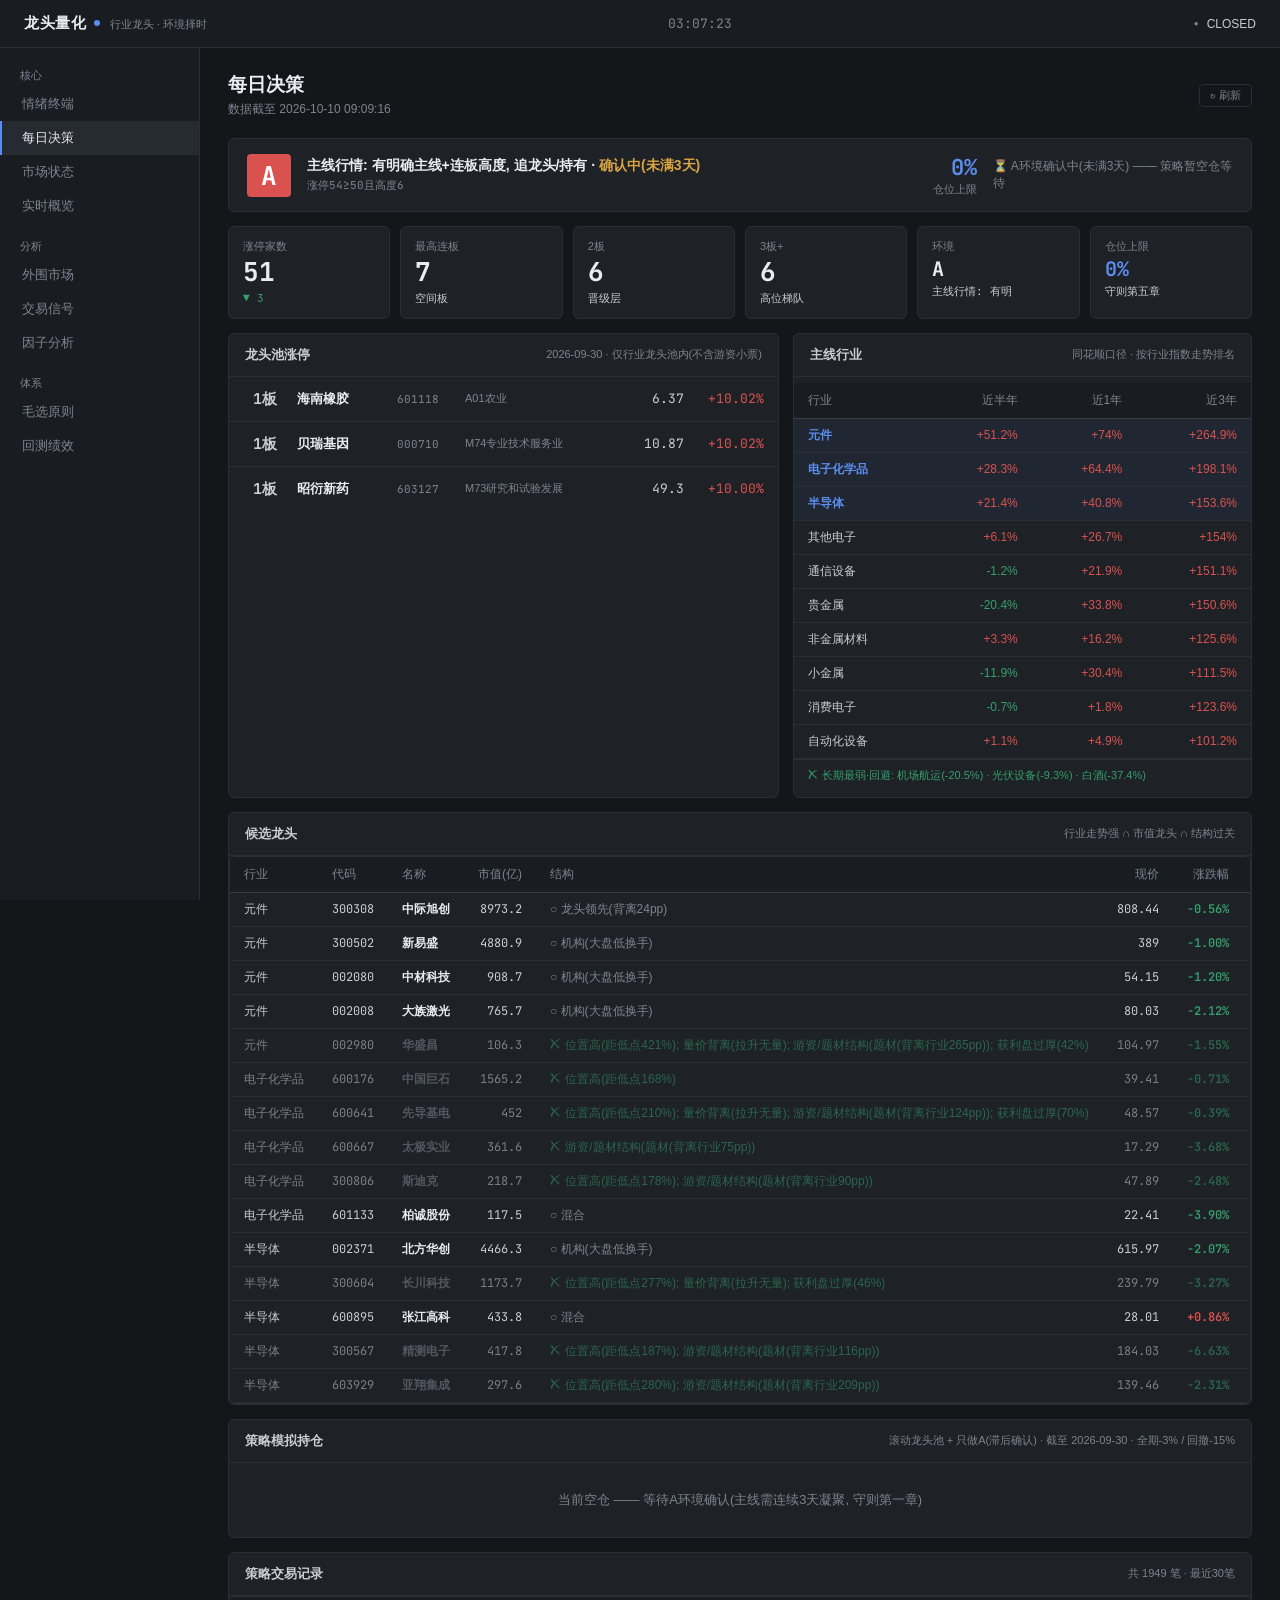
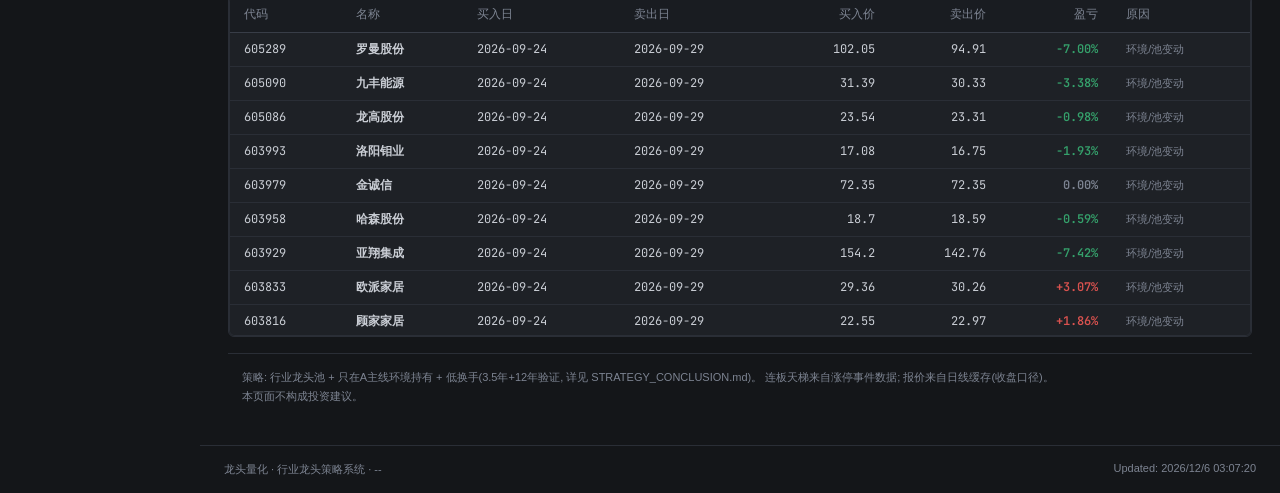
==== web/daily.html @ c92ff457 "结构判定上web页 + 修复数据新鲜度错位(环境误判WARMUP) 1) web同步: daily.html 候选龙头表加"结构"列(○可关注/✗否决+理由),    否决行暗淡(0.55); gen" ====
<!DOCTYPE html>
<html lang="zh-CN">
<head>
<meta charset="UTF-8">
<meta name="viewport" content="width=device-width, initial-scale=1.0">
<title>每日决策 · 龙头量化</title>
<link rel="preconnect" href="https://fonts.googleapis.com">
<link href="https://fonts.googleapis.com/css2?family=JetBrains+Mono:wght@400;500;700&family=Noto+Sans+SC:wght@400;500;700&display=swap" rel="stylesheet">
<link rel="stylesheet" href="css/shared.css">
<style>
  /* === 交易终端风格 === */
  .env-strip {
    display: flex; align-items: center; gap: 16px;
    padding: 14px 18px; margin-bottom: 14px;
    background: var(--bg-card); border: 1px solid var(--border); border-radius: 6px;
  }
  .env-strip .env-tag {
    font-size: 26px; font-weight: 700; font-family: var(--font-mono);
    padding: 4px 14px; border-radius: 4px;
  }
  .env-strip.A .env-tag { color: #fff; background: var(--up); }
  .env-strip.B .env-tag { color: #fff; background: var(--yellow); }
  .env-strip.C .env-tag { color: #fff; background: var(--blue); }
  .env-strip.D .env-tag { color: #fff; background: var(--down); }
  .env-strip .env-info { flex: 1; }
  .env-strip .env-desc { font-size: 14px; font-weight: 600; color: var(--text-bright); }
  .env-strip .env-why { font-size: 11px; color: var(--text-dim); margin-top: 3px; font-family: var(--font-mono); }
  .env-strip .env-action { text-align: right; }
  .env-strip .env-exp { font-size: 22px; font-weight: 700; font-family: var(--font-mono); color: var(--accent); }
  .env-strip .env-exp-label { font-size: 11px; color: var(--text-dim); }

  /* 大屏数字 */
  .stat-strip {
    display: grid; grid-template-columns: repeat(6, 1fr); gap: 10px;
    margin-bottom: 14px;
  }
  .stat-box {
    background: var(--bg-card); border: 1px solid var(--border); border-radius: 6px;
    padding: 12px 14px;
  }
  .stat-box .s-label { font-size: 11px; color: var(--text-dim); margin-bottom: 4px; }
  .stat-box .s-value {
    font-family: var(--font-mono); font-variant-numeric: tabular-nums;
    font-size: 26px; font-weight: 700; color: var(--text-bright); line-height: 1.1;
  }
  .stat-box .s-delta { font-size: 11px; margin-top: 4px; font-family: var(--font-mono); }
  .delta-up { color: var(--up); }
  .delta-down { color: var(--down); }
  .delta-flat { color: var(--text-dim); }

  /* 主栏布局 */
  .trade-grid {
    display: grid; grid-template-columns: 1.2fr 1fr; gap: 14px;
  }

  /* 连板天梯 */
  .ladder-row { display: flex; align-items: center; gap: 10px; padding: 7px 14px; border-bottom: 1px solid var(--border); }
  .ladder-row:last-child { border-bottom: none; }
  .ladder-row:hover { background: var(--bg-hover); }
  .lb-num {
    font-family: var(--font-mono); font-weight: 700; font-size: 15px;
    width: 44px; height: 30px; display: inline-flex; align-items: center; justify-content: center;
    border-radius: 4px; flex-shrink: 0;
  }
  .lb-7 { background: var(--up); color: #fff; }
  .lb-6 { background: var(--up); color: #fff; }
  .lb-5 { background: rgba(217,82,79,0.75); color: #fff; }
  .lb-4 { background: rgba(217,82,79,0.55); color: #fff; }
  .lb-3 { background: rgba(217,82,79,0.35); color: var(--up); }
  .lb-2 { background: rgba(217,82,79,0.15); color: var(--up); }
  .ladder-name { font-weight: 600; color: var(--text-bright); width: 90px; }
  .ladder-code { font-family: var(--font-mono); color: var(--text-dim); font-size: 11px; width: 58px; }
  .ladder-ind { font-size: 11px; color: var(--text-dim); flex: 1; overflow: hidden; text-overflow: ellipsis; white-space: nowrap; }
  .ladder-close, .ladder-chg {
    font-family: var(--font-mono); font-variant-numeric: tabular-nums;
    text-align: right; width: 70px;
  }
  .ladder-close { color: var(--text); }

  /* 热度条 */
  .heat-row { padding: 8px 14px; border-bottom: 1px solid var(--border); }
  .heat-row:last-child { border-bottom: none; }
  .heat-top { display: flex; justify-content: space-between; align-items: baseline; margin-bottom: 5px; }
  .heat-name { font-size: 12px; color: var(--text); }
  .heat-num { font-family: var(--font-mono); font-size: 12px; color: var(--accent); font-weight: 600; }
  .heat-bar-bg { height: 5px; background: var(--bg-hover); border-radius: 3px; overflow: hidden; }
  .heat-bar { height: 100%; background: var(--accent); border-radius: 3px; }

  /* 报价表 */
  .quote-chg { font-family: var(--font-mono); font-variant-numeric: tabular-nums; font-weight: 600; }
  .q-up { color: var(--up); }
  .q-down { color: var(--down); }
</style>
</head>
<body>

<main id="main">
  <div class="page-header">
    <div>
      <div class="page-title">每日决策</div>
      <div class="page-subtitle" id="snap">加载中...</div>
    </div>
    <button class="range-btn" onclick="location.reload()">↻ 刷新</button>
  </div>

  <div id="daily-container"><div class="loading">加载中</div></div>
</main>

<script src="js/shared.js"></script>
<script>
renderLayout('daily');

const chgHtml = (v) => {
  if (v === null || v === undefined) return '--';
  const cls = v > 0 ? 'q-up' : v < 0 ? 'q-down' : 'delta-flat';
  return `<span class="${cls}">${v > 0 ? '+' : ''}${v.toFixed(2)}%</span>`;
};
const deltaHtml = (a, b) => {
  if (a === null || a === undefined || b === null || b === undefined) return '';
  const d = a - b;
  if (d === 0) return `<span class="delta-flat">持平</span>`;
  return `<span class="${d > 0 ? 'delta-up' : 'delta-down'}">${d > 0 ? '▲' : '▼'} ${Math.abs(d)}</span>`;
};

(async () => {
  const d = await DataLoader.load('daily');
  if (!d) { showError('决策数据加载失败，请先运行: python main.py gen-webdata'); return; }
  document.getElementById('snap').textContent = `数据截至 ${d.snapshot_time}`;

  const actionMap = {
    A: '可持仓 · 做主线龙头 · 让利润奔跑',
    B: '轻仓或空仓 · 追热点易被套',
    C: '轻仓快进快出 · 严格止损',
    D: '空仓观望 · 保存实力',
  };

  // 环境条
  const st = d.stats || {};
  let html = `
    <div class="env-strip ${d.env}">
      <div class="env-tag">${d.env}</div>
      <div class="env-info">
        <div class="env-desc">${d.env_desc}${d.env === 'A' && d.confirmed === false ? ' · <span style="color:var(--yellow)">确认中(未满3天)</span>' : ''}</div>
        <div class="env-why">${d.why || ''}</div>
      </div>
      <div class="env-action">
        <div class="env-exp">${d.exposure_pct}%</div>
        <div class="env-exp-label">仓位上限</div>
      </div>
      <div style="font-size:12px;color:var(--text-dim);max-width:240px">${d.action || actionMap[d.env] || ''}</div>
    </div>
  `;

  // 涨停大屏
  if (st.date) {
    html += `
    <div class="stat-strip">
      <div class="stat-box"><div class="s-label">涨停家数</div>
        <div class="s-value">${st.zt_today}</div>
        <div class="s-delta">${deltaHtml(st.zt_today, st.zt_prev)}</div></div>
      <div class="stat-box"><div class="s-label">最高连板</div>
        <div class="s-value">${st.max_lb}</div>
        <div class="s-delta">空间板</div></div>
      <div class="stat-box"><div class="s-label">2板</div>
        <div class="s-value">${st.lb2_today}</div>
        <div class="s-delta">晋级层</div></div>
      <div class="stat-box"><div class="s-label">3板+</div>
        <div class="s-value">${st.lb3p_today}</div>
        <div class="s-delta">高位梯队</div></div>
      <div class="stat-box"><div class="s-label">环境</div>
        <div class="s-value" style="font-size:20px">${d.env}</div>
        <div class="s-delta">${d.env_desc.slice(0, 8)}</div></div>
      <div class="stat-box"><div class="s-label">仓位上限</div>
        <div class="s-value" style="font-size:20px;color:var(--accent)">${d.exposure_pct}%</div>
        <div class="s-delta">守则第五章</div></div>
    </div>`;
  }

  // 两栏: 天梯 + 热度
  html += `<div class="trade-grid">`;

  // 连板天梯
  html += `<div class="chart-card">
    <div class="card-header"><h3>龙头池涨停</h3>
      <span class="card-hint">${d.ladder_date || ''} · 仅行业龙头池内(不含游资小票)</span></div>
    <div style="max-height:420px;overflow-y:auto">`;
  if ((d.ladder || []).length) {
    d.ladder.forEach(l => {
      html += `<div class="ladder-row">
        <span class="lb-num lb-${Math.min(l.lianban, 7)}">${l.lianban}板</span>
        <span class="ladder-name">${l.name}</span>
        <span class="ladder-code">${l.code}</span>
        <span class="ladder-ind">${l.industry}</span>
        <span class="ladder-close">${l.close ?? '--'}</span>
        <span class="ladder-chg">${chgHtml(l.chg_pct)}</span>
      </div>`;
    });
  } else {
    html += `<div class="loading">今日龙头池内无涨停</div>`;
  }
  html += `</div></div>`;

  // 主线行业(同花顺口径, 按行业指数长期走势) —— 取代涨停热度
  html += `<div class="chart-card">
    <div class="card-header"><h3>主线行业</h3>
      <span class="card-hint">同花顺口径 · 按行业指数走势排名</span></div>
    <div style="padding:6px 0">
      <table style="width:100%"><thead><tr><th>行业</th>
        <th style="text-align:right">近半年</th><th style="text-align:right">近1年</th>
        <th style="text-align:right">近3年</th></tr></thead><tbody>`;
  const ir = (d.industry_rank || []).slice(0, 10);
  const fmtP = (v) => v === null || v === undefined ? '--'
    : `<span class="${v >= 0 ? 'q-up' : 'q-down'}">${v > 0 ? '+' : ''}${v}%</span>`;
  ir.forEach(r => {
    const hot = d.industries && d.industries.includes(r['行业']);
    html += `<tr${hot ? ' style="background:rgba(91,141,239,0.06)"' : ''}>
      <td style="font-weight:${hot ? 600 : 400};color:${hot ? 'var(--accent)' : 'var(--text)'}">${r['行业']}</td>
      <td style="text-align:right">${fmtP(r['近半年%'])}</td>
      <td style="text-align:right">${fmtP(r['近1年%'])}</td>
      <td style="text-align:right">${fmtP(r['近3年%'])}</td></tr>`;
  });
  html += `</tbody></table>`;
  const wk = d.industry_weakest || [];
  if (wk.length) {
    const weakest = wk.map(r => `${r['行业']}(${r['近1年%']}%)`).join(' · ');
    html += `<div style="padding:8px 14px;font-size:11px;color:var(--down);border-top:1px solid var(--border)">
      ✗ 长期最弱·回避: ${weakest}</div>`;
  }
  html += `</div></div></div>`;

  // 候选龙头报价(含结构关: 力量/位置/博弈/节奏)
  html += `<div class="chart-card span-2" style="margin-top:14px">
    <div class="card-header"><h3>候选龙头</h3>
      <span class="card-hint">行业走势强 ∩ 市值龙头 ∩ 结构过关</span></div>
    <div class="table-wrap" style="max-height:none">
    <table><thead><tr><th>行业</th><th>代码</th><th>名称</th><th style="text-align:right">市值(亿)</th>
      <th>结构</th><th style="text-align:right">现价</th><th style="text-align:right">涨跌幅</th>
      <th style="text-align:right">5日</th></tr></thead><tbody>`;
  (d.leaders || []).forEach(l => {
    const veto = l.veto;
    html += `<tr${veto ? ' style="opacity:0.55"' : ''}>
      <td>${l.industry}</td>
      <td style="font-family:var(--font-mono)">${l.code}</td>
      <td style="font-weight:600;color:${veto ? 'var(--text-dim)' : 'var(--text-bright)'}">${l.name}</td>
      <td style="text-align:right;font-family:var(--font-mono)">${l.mktcap_yi ?? '--'}</td>
      <td>${veto
        ? `<span class="q-down" title="${l.veto_reason || ''}">✗ ${l.veto_reason || '否决'}</span>`
        : `<span class="delta-flat">○ ${l.structure || '—'}</span>`}</td>
      <td style="text-align:right;font-family:var(--font-mono)">${l.close ?? '--'}</td>
      <td style="text-align:right" class="quote-chg">${chgHtml(l.chg_pct)}</td>
      <td style="text-align:right" class="quote-chg">${chgHtml(l.chg5_pct)}</td>
    </tr>`;
  });
  html += `</tbody></table></div></div>`;

  // 策略模拟持仓 + 交易记录
  const pf = d.portfolio;
  if (pf) {
    html += `<div class="chart-card span-2" style="margin-top:14px">
      <div class="card-header"><h3>策略模拟持仓</h3>
        <span class="card-hint">滚动龙头池 + 只做A(滞后确认) · 截至 ${pf.as_of} · 全期${pf.total_ret_pct > 0 ? '+' : ''}${pf.total_ret_pct}% / 回撤${pf.max_dd_pct}%</span></div>`;
    if (pf.n_holdings === 0) {
      html += `<div style="padding:28px;text-align:center;color:var(--text-dim);font-size:13px">
        当前空仓 —— 等待A环境确认(主线需连续3天凝聚, 守则第一章)</div>`;
    } else {
      html += `<div class="table-wrap" style="max-height:340px">
      <table><thead><tr><th>代码</th><th>名称</th><th>行业</th><th>买入日</th>
        <th style="text-align:right">买入价</th><th style="text-align:right">现价</th>
        <th style="text-align:right">浮盈</th><th style="text-align:right">权重</th></tr></thead><tbody>`;
      pf.holdings.forEach(h => {
        html += `<tr>
          <td style="font-family:var(--font-mono)">${h.code}</td>
          <td style="font-weight:600;color:var(--text-bright)">${h.name}</td>
          <td>${(h.industry||'').slice(0,14)}</td>
          <td style="font-family:var(--font-mono)">${h.entry_date}</td>
          <td style="text-align:right;font-family:var(--font-mono)">${h.entry_px}</td>
          <td style="text-align:right;font-family:var(--font-mono)">${h.last_px}</td>
          <td style="text-align:right" class="quote-chg">${chgHtml(h.pnl_pct)}</td>
          <td style="text-align:right;font-family:var(--font-mono)">${h.weight_pct}%</td>
        </tr>`;
      });
      html += `</tbody></table></div>`;
    }
    html += `</div>`;

    html += `<div class="chart-card span-2" style="margin-top:14px">
      <div class="card-header"><h3>策略交易记录</h3>
        <span class="card-hint">共 ${pf.n_trades} 笔 · 最近${Math.min(30, pf.trades.length)}笔</span></div>
      <div class="table-wrap" style="max-height:340px">
      <table><thead><tr><th>代码</th><th>名称</th><th>买入日</th><th>卖出日</th>
        <th style="text-align:right">买入价</th><th style="text-align:right">卖出价</th>
        <th style="text-align:right">盈亏</th><th>原因</th></tr></thead><tbody>`;
      (pf.trades || []).forEach(t => {
        html += `<tr>
          <td style="font-family:var(--font-mono)">${t.code}</td>
          <td style="font-weight:600">${t.name}</td>
          <td style="font-family:var(--font-mono)">${t.entry_date}</td>
          <td style="font-family:var(--font-mono)">${t.exit_date}</td>
          <td style="text-align:right;font-family:var(--font-mono)">${t.entry_px}</td>
          <td style="text-align:right;font-family:var(--font-mono)">${t.exit_px}</td>
          <td style="text-align:right" class="quote-chg">${chgHtml(t.pnl_pct)}</td>
          <td style="font-size:11px;color:var(--text-dim)">${t.reason}</td>
        </tr>`;
      });
      html += `</tbody></table></div></div>`;
  }

  html += `<div style="margin-top:16px;padding:14px;font-size:11px;color:var(--text-dim);line-height:1.8;border-top:1px solid var(--border)">
    策略: 行业龙头池 + 只在A主线环境持有 + 低换手(3.5年+12年验证, 详见 STRATEGY_CONCLUSION.md)。
    连板天梯来自涨停事件数据; 报价来自日线缓存(收盘口径)。
    <br>本页面不构成投资建议。</div>`;

  document.getElementById('daily-container').innerHTML = html;
})();
</script>
</body>
</html>
---- web/css/shared.css ----
/* ============================================
   龙头量化 · 界面框架
   设计原则: 克制、专业、信息优先
   约定: A股红涨绿跌 (up=红, down=绿)
   ============================================ */

:root {
  --bg-deep: #141619;
  --bg-base: #191c21;
  --bg-card: #1e2126;
  --bg-hover: #262a31;
  --border: #2a2e36;
  --border-light: #383d47;
  --text: #c9cdd4;
  --text-dim: #7d8492;
  --text-bright: #e9ecf1;
  --accent: #5b8def;
  --accent-dim: #3d63ad;
  /* A股约定: 红涨绿跌 */
  --up: #d9524f;
  --down: #35a06b;
  /* 兼容旧类名(good/profit→红, alert/loss→绿) */
  --green: #35a06b;
  --red: #d9524f;
  --yellow: #d9a441;
  --blue: #5b8def;
  --purple: #a48ad4;
  --orange: #d98a3d;
  --font-sans: -apple-system, 'PingFang SC', 'Microsoft YaHei', 'Segoe UI', sans-serif;
  --font-mono: 'SF Mono', 'Cascadia Mono', Consolas, 'JetBrains Mono', monospace;
  --sidebar-w: 200px;
}

* { margin: 0; padding: 0; box-sizing: border-box; }

html, body {
  background: var(--bg-deep);
  color: var(--text);
  font-family: var(--font-sans);
  font-size: 13px;
  overflow-x: hidden;
}

/* === 顶部栏 === */
#topbar {
  position: sticky; top: 0; z-index: 100;
  display: flex; align-items: center; justify-content: space-between;
  padding: 0 24px; height: 48px;
  background: var(--bg-base);
  border-bottom: 1px solid var(--border);
}

.topbar-left { display: flex; align-items: baseline; gap: 10px; }
.logo {
  font-weight: 600; font-size: 15px;
  color: var(--text-bright);
  letter-spacing: 0.5px;
}
.logo::after {
  content: '';
  display: inline-block;
  width: 6px; height: 6px;
  border-radius: 50%;
  background: var(--accent);
  margin-left: 8px;
  vertical-align: 2px;
}
.version {
  font-size: 11px; color: var(--text-dim);
}

.topbar-center .clock {
  font-family: var(--font-mono);
  font-variant-numeric: tabular-nums;
  font-size: 13px;
  color: var(--text-dim);
}

.topbar-right { display: flex; align-items: center; gap: 8px; font-size: 12px; }
.market-status { font-size: 8px; }
.market-status.open { color: var(--up); }
.market-status.closed { color: var(--text-dim); }
.market-status.loading { color: var(--yellow); animation: pulse 1s infinite; }

@keyframes pulse {
  0%, 100% { opacity: 1; }
  50% { opacity: 0.4; }
}

/* === 侧边导航 === */
#sidebar {
  position: fixed; top: 48px; left: 0; bottom: 0;
  width: var(--sidebar-w);
  background: var(--bg-base);
  border-right: 1px solid var(--border);
  z-index: 90;
  overflow-y: auto;
  padding: 10px 0;
}

.nav-section { margin-bottom: 6px; }

.nav-section-title {
  font-size: 11px;
  color: var(--text-dim);
  padding: 10px 20px 4px;
}

.nav-link {
  display: flex; align-items: center;
  padding: 8px 20px;
  color: var(--text-dim);
  text-decoration: none;
  font-size: 13px;
  transition: color 0.15s, background 0.15s;
  border-left: 2px solid transparent;
}

.nav-link:hover {
  color: var(--text-bright);
  background: var(--bg-hover);
}

.nav-link.active {
  color: var(--text-bright);
  border-left-color: var(--accent);
  background: var(--bg-hover);
}

/* === 主内容区 === */
#main {
  position: relative; z-index: 2;
  padding: 24px 28px;
  margin-left: var(--sidebar-w);
  max-width: 1600px;
}

.page-header {
  display: flex; align-items: center; justify-content: space-between;
  margin-bottom: 20px;
}

.page-title {
  font-size: 19px;
  font-weight: 600;
  color: var(--text-bright);
}

.page-subtitle {
  font-size: 12px;
  color: var(--text-dim);
  margin-top: 3px;
}

/* === KPI 卡片 === */
.kpi-row {
  display: grid;
  grid-template-columns: repeat(auto-fit, minmax(180px, 1fr));
  gap: 12px;
  margin-bottom: 20px;
}

.kpi-card {
  background: var(--bg-card);
  border: 1px solid var(--border);
  border-radius: 6px;
  padding: 14px 16px;
}

.kpi-card:hover { border-color: var(--border-light); }

.kpi-label {
  font-size: 12px;
  color: var(--text-dim);
  margin-bottom: 6px;
}

.kpi-value {
  font-family: var(--font-mono);
  font-variant-numeric: tabular-nums;
  font-size: 24px;
  font-weight: 600;
  color: var(--text-bright);
  line-height: 1.2;
}

.kpi-sub {
  font-size: 11px;
  color: var(--text-dim);
  margin-top: 5px;
}

/* 涨跌语义: 红涨绿跌 (A股约定) */
.kpi-card.alert .kpi-value { color: var(--down); }
.kpi-card.good .kpi-value { color: var(--up); }
.kpi-card.warn .kpi-value { color: var(--yellow); }

/* === 图表卡片 === */
.chart-grid {
  display: grid;
  grid-template-columns: repeat(2, 1fr);
  gap: 14px;
  margin-bottom: 20px;
}

.chart-card {
  background: var(--bg-card);
  border: 1px solid var(--border);
  border-radius: 6px;
  overflow: hidden;
}

.chart-card.span-2 { grid-column: span 2; }
.chart-card.span-3 { grid-column: span 3; }

.card-header {
  display: flex; align-items: center; justify-content: space-between;
  padding: 12px 16px;
  border-bottom: 1px solid var(--border);
}

.card-header h3 {
  font-size: 13px;
  font-weight: 600;
  color: var(--text);
}

.card-hint {
  font-size: 11px;
  color: var(--text-dim);
}

.card-actions { display: flex; gap: 4px; }

.range-btn {
  background: transparent;
  border: 1px solid var(--border);
  color: var(--text-dim);
  font-size: 11px;
  padding: 3px 10px;
  border-radius: 4px;
  cursor: pointer;
  transition: color 0.15s, border-color 0.15s;
}

.range-btn:hover { color: var(--text); border-color: var(--border-light); }
.range-btn.active { color: var(--accent); border-color: var(--accent); background: rgba(91, 141, 239, 0.08); }

.chart-body { height: 340px; padding: 4px; }

.stats-body {
  padding: 18px 20px;
  height: 340px;
  overflow-y: auto;
}

/* === 表格 === */
.table-controls {
  display: flex; gap: 8px; margin-bottom: 12px;
  align-items: center;
}

.search-input {
  flex: 1;
  background: var(--bg-card);
  border: 1px solid var(--border);
  color: var(--text);
  font-size: 13px;
  padding: 8px 14px;
  border-radius: 6px;
  outline: none;
  transition: border-color 0.2s;
}

.search-input:focus { border-color: var(--accent); }

.table-wrap {
  background: var(--bg-card);
  border: 1px solid var(--border);
  border-radius: 6px;
  overflow: auto;
  max-height: 600px;
}

table {
  width: 100%;
  border-collapse: collapse;
  font-size: 12px;
  font-variant-numeric: tabular-nums;
}

thead {
  position: sticky; top: 0;
  background: var(--bg-base);
  z-index: 1;
}

th {
  padding: 9px 14px;
  text-align: left;
  font-weight: 500;
  color: var(--text-dim);
  border-bottom: 1px solid var(--border-light);
  white-space: nowrap;
}

td {
  padding: 8px 14px;
  border-bottom: 1px solid var(--border);
  color: var(--text);
  white-space: nowrap;
}

tr:hover { background: var(--bg-hover); }

/* A股约定: 红涨绿跌 */
td.profit, .profit { color: var(--up); }
td.loss, .loss { color: var(--down); }
td.buy { color: var(--up); }
td.sell { color: var(--down); }

/* === 统计面板 === */
.stats-body .stat-row {
  display: flex; justify-content: space-between;
  padding: 10px 0;
  border-bottom: 1px solid var(--border);
}

.stats-body .stat-label { color: var(--text-dim); font-size: 12px; }
.stats-body .stat-val { color: var(--text-bright); font-size: 13px; font-weight: 500; }
/* 红涨绿跌: green类=下跌, red类=上涨 (兼容旧类名) */
.stats-body .stat-val.green { color: var(--down); }
.stats-body .stat-val.red { color: var(--up); }
.stats-body .stat-val.yellow { color: var(--yellow); }

/* === 原则卡片 === */
.principle-card {
  background: var(--bg-card);
  border: 1px solid var(--border);
  border-radius: 6px;
  padding: 20px;
  margin-bottom: 14px;
  transition: border-color 0.2s;
}

.principle-card:hover { border-color: var(--border-light); }

.principle-header {
  display: flex; align-items: center; gap: 12px;
  margin-bottom: 12px;
}

.principle-icon {
  font-family: var(--font-mono);
  font-size: 13px;
  color: var(--text-dim);
  width: 28px; height: 28px;
  border: 1px solid var(--border-light);
  border-radius: 4px;
  display: inline-flex; align-items: center; justify-content: center;
  flex-shrink: 0;
}

.principle-name {
  font-size: 15px;
  font-weight: 600;
  color: var(--text-bright);
}

.principle-desc {
  font-size: 12px;
  color: var(--text);
  margin-bottom: 12px;
  line-height: 1.7;
}

.principle-list { list-style: none; padding: 0; }

.principle-list li {
  padding: 5px 0 5px 14px;
  font-size: 12px;
  color: var(--text-dim);
  position: relative;
  line-height: 1.6;
}

.principle-list li::before {
  content: '';
  position: absolute;
  left: 0; top: 12px;
  width: 5px; height: 1px;
  background: var(--accent);
}

.principle-module {
  margin-top: 10px;
  font-size: 11px;
  color: var(--text-dim);
  padding: 4px 8px;
  background: var(--bg-base);
  border-radius: 4px;
  display: inline-block;
}

/* === Badge === */
.badge {
  display: inline-block;
  padding: 2px 8px;
  border-radius: 4px;
  font-size: 11px;
  font-weight: 500;
}

.badge.bull { background: rgba(217, 82, 79, 0.14); color: var(--up); }
.badge.bear { background: rgba(53, 160, 107, 0.14); color: var(--down); }
.badge.shock { background: rgba(217, 164, 65, 0.14); color: var(--yellow); }
.badge.neutral { background: rgba(125, 132, 146, 0.14); color: var(--text-dim); }

/* === Footer === */
#footer {
  position: relative; z-index: 2;
  display: flex; justify-content: space-between;
  padding: 16px 24px;
  margin-left: var(--sidebar-w);
  border-top: 1px solid var(--border);
  font-size: 11px;
  color: var(--text-dim);
}

/* === 响应式 === */
@media (max-width: 900px) {
  :root { --sidebar-w: 0px; }
  #sidebar { display: none; }
  #main, #footer { margin-left: 0; }
  .chart-grid { grid-template-columns: 1fr; }
  .chart-card.span-2, .chart-card.span-3 { grid-column: span 1; }
  .kpi-row { grid-template-columns: repeat(2, 1fr); }
}

/* === Plotly 主题覆盖 === */
.js-plotly-plot .plotly .modebar { display: none !important; }
.js-plotly-plot .plotly .main-svg { background: transparent !important; }

/* === Loading === */
.loading {
  text-align: center;
  padding: 60px;
  color: var(--text-dim);
  font-size: 12px;
}

.loading::after {
  content: '...';
  animation: dots 1.5s infinite;
}

@keyframes dots {
  0%, 20% { content: '.'; }
  40% { content: '..'; }
  60%, 100% { content: '...'; }
}
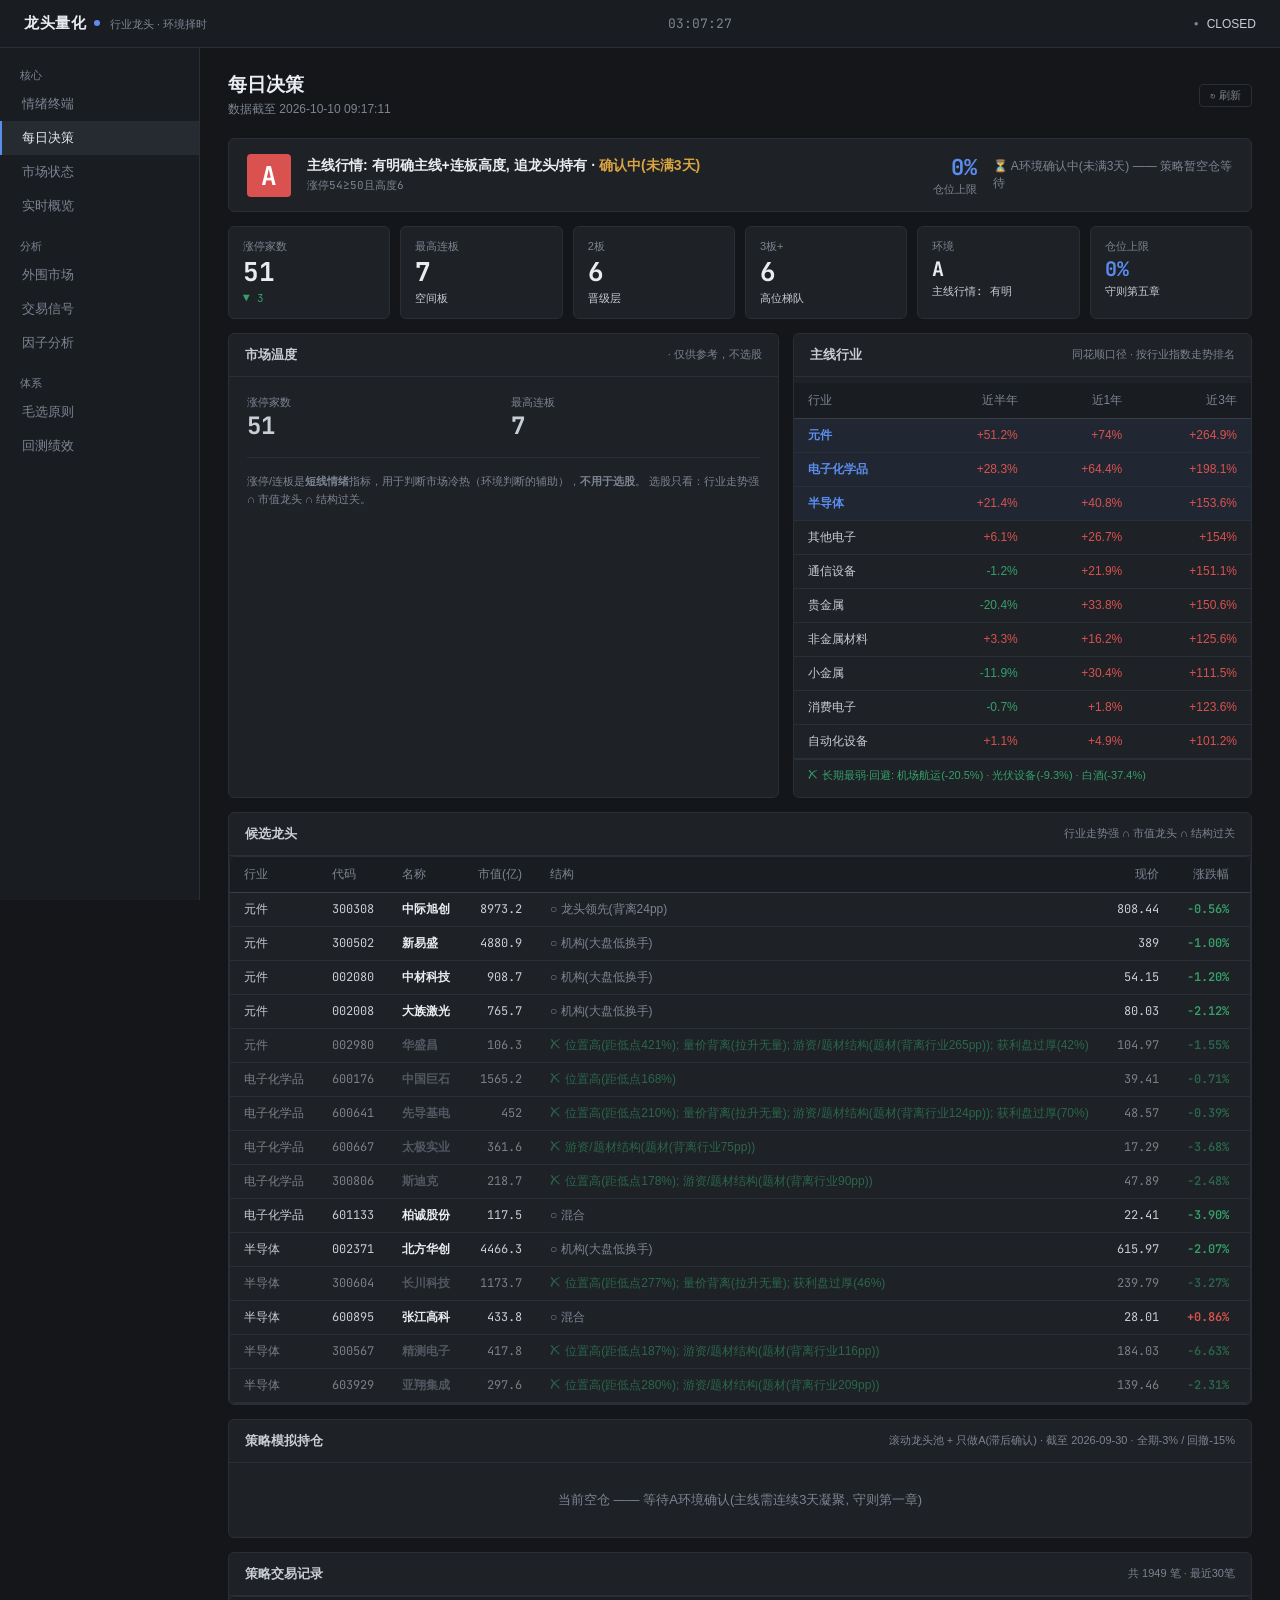
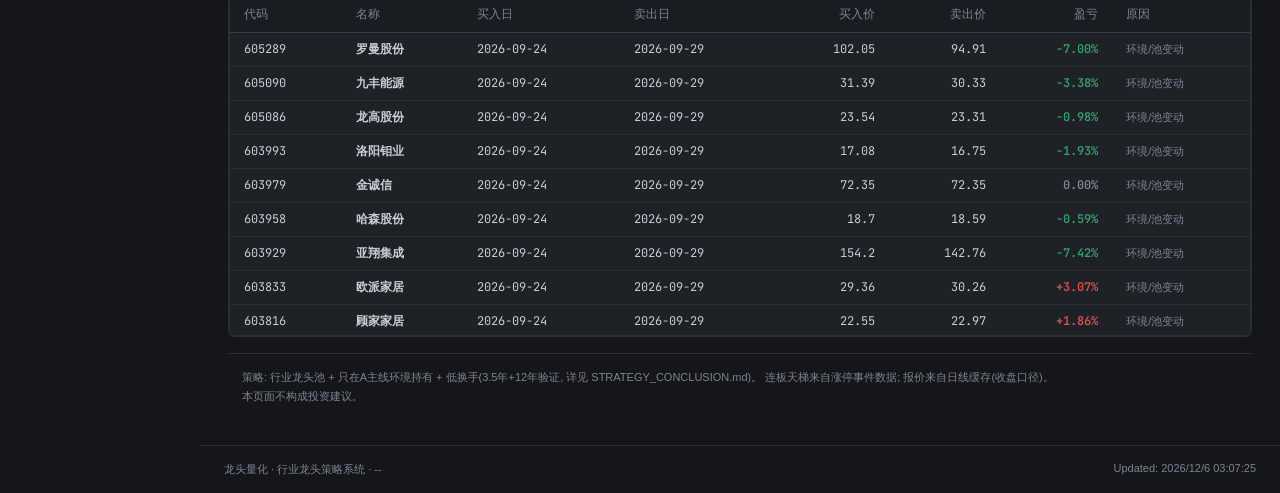
==== commit 73848f87: "彻底删除"涨停个股天梯" —— 海南橡胶不再出现 用户: "怎么还在买海南橡胶" 根因: 它出现在「龙头池涨停」面板(旧证监会龙头池A01农业 + 当日涨停)。 该面板是上次我说该删、却只改了标题没删" ====
--- a/web/daily.html
+++ b/web/daily.html
@@ -179,26 +179,23 @@
   // 两栏: 天梯 + 热度
   html += `<div class="trade-grid">`;
 
-  // 连板天梯
+  // 今日市场温度(不列个股 —— 涨停是短线信号, 与中长线定位无关)
+  const st2 = d.stats || {};
   html += `<div class="chart-card">
-    <div class="card-header"><h3>龙头池涨停</h3>
-      <span class="card-hint">${d.ladder_date || ''} · 仅行业龙头池内(不含游资小票)</span></div>
-    <div style="max-height:420px;overflow-y:auto">`;
-  if ((d.ladder || []).length) {
-    d.ladder.forEach(l => {
-      html += `<div class="ladder-row">
-        <span class="lb-num lb-${Math.min(l.lianban, 7)}">${l.lianban}板</span>
-        <span class="ladder-name">${l.name}</span>
-        <span class="ladder-code">${l.code}</span>
-        <span class="ladder-ind">${l.industry}</span>
-        <span class="ladder-close">${l.close ?? '--'}</span>
-        <span class="ladder-chg">${chgHtml(l.chg_pct)}</span>
-      </div>`;
-    });
-  } else {
-    html += `<div class="loading">今日龙头池内无涨停</div>`;
-  }
-  html += `</div></div>`;
+    <div class="card-header"><h3>市场温度</h3>
+      <span class="card-hint">${d.ladder_date || ''} · 仅供参考，不选股</span></div>
+    <div style="padding:18px">
+      <div style="display:grid;grid-template-columns:repeat(2,1fr);gap:16px">
+        <div><div class="s-label" style="font-size:11px;color:var(--text-dim)">涨停家数</div>
+          <div class="s-value" style="font-size:24px;font-weight:700;font-family:var(--font-mono)">${st2.zt_today ?? '--'}</div></div>
+        <div><div class="s-label" style="font-size:11px;color:var(--text-dim)">最高连板</div>
+          <div class="s-value" style="font-size:24px;font-weight:700;font-family:var(--font-mono)">${st2.max_lb ?? '--'}</div></div>
+      </div>
+      <div style="margin-top:16px;padding-top:14px;border-top:1px solid var(--border);font-size:11px;color:var(--text-dim);line-height:1.7">
+        涨停/连板是<b>短线情绪</b>指标，用于判断市场冷热（环境判断的辅助），<b>不用于选股</b>。
+        选股只看：行业走势强 ∩ 市值龙头 ∩ 结构过关。
+      </div>
+    </div></div>`;
 
   // 主线行业(同花顺口径, 按行业指数长期走势) —— 取代涨停热度
   html += `<div class="chart-card">
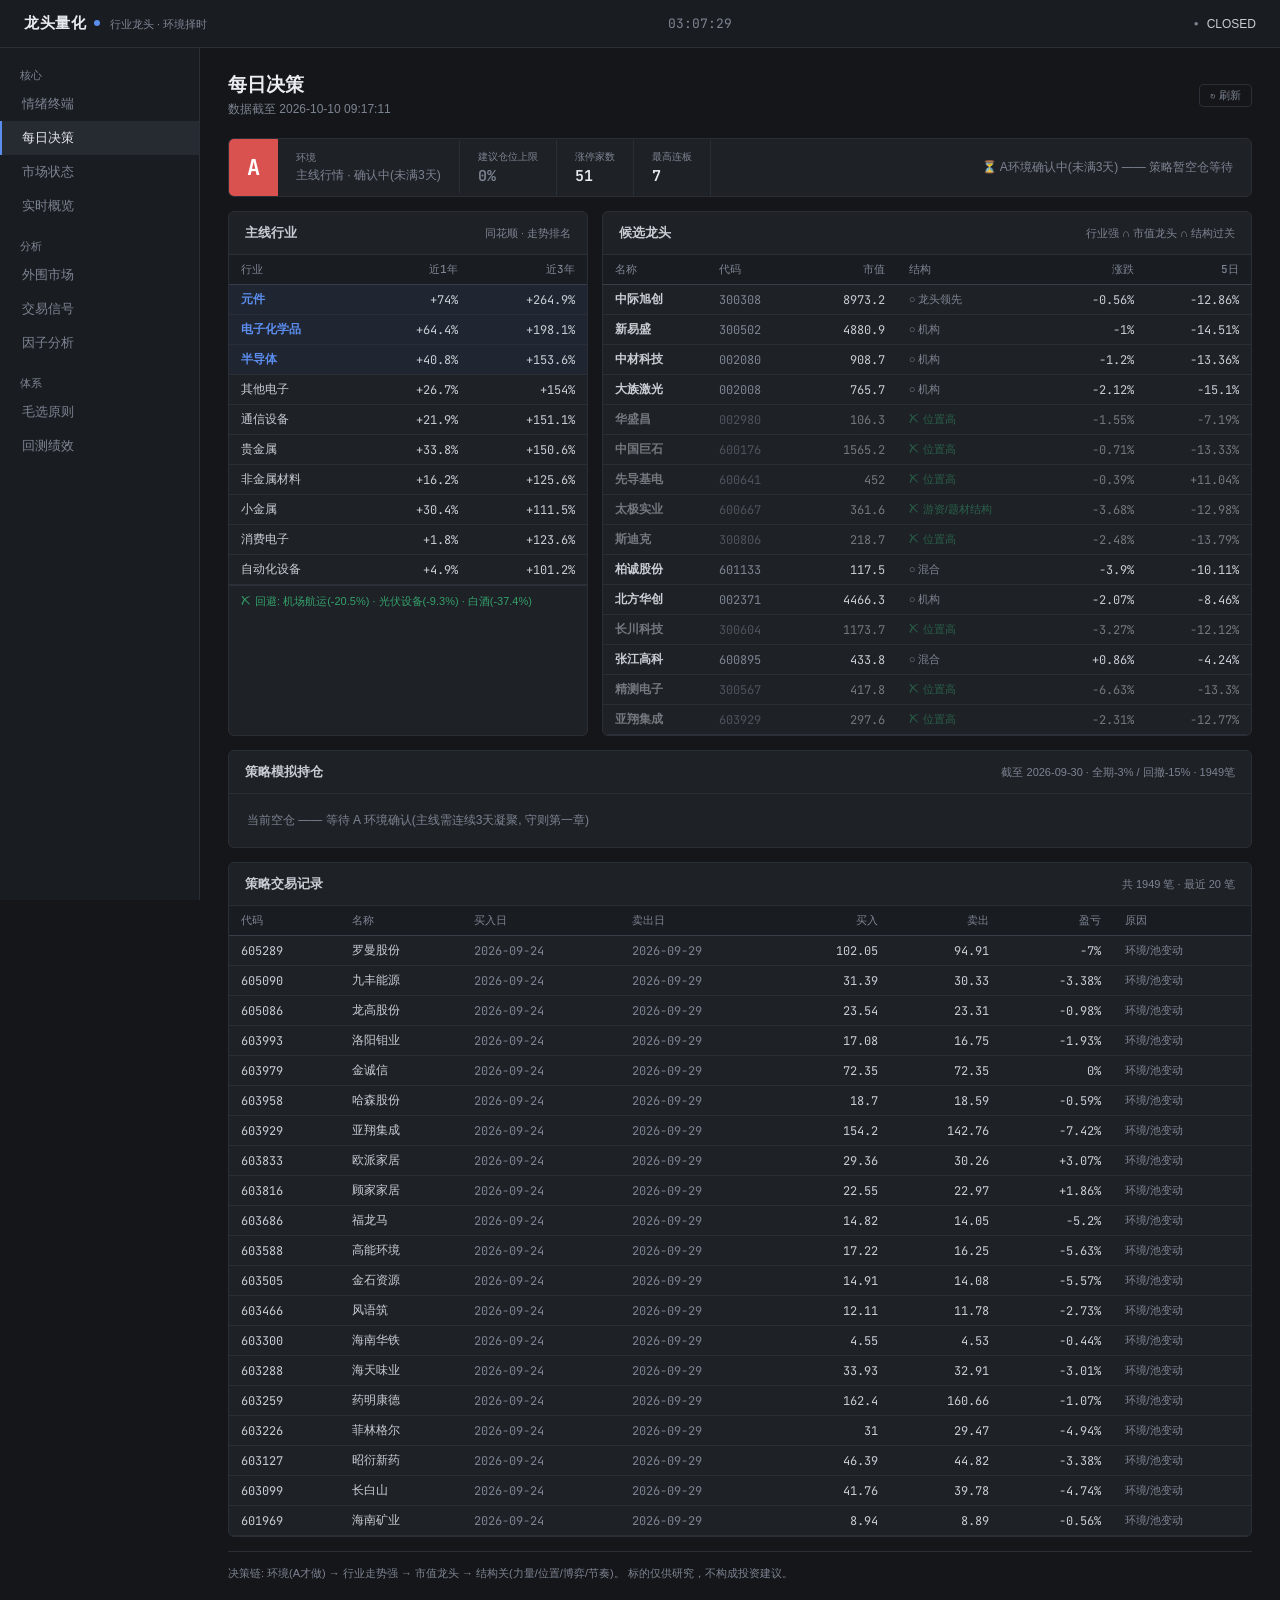
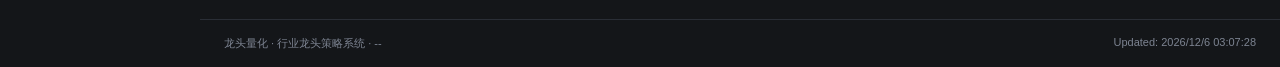
==== commit d874d8a0: "前端重排: 去掉AI模板感(六宫格KPI/空洞卡片/信息重复) 用户: 前端有点丑、太AI。根因不是配色, 是结构: - 顶部6个KPI大盒 + 下方"市场温度"卡重复了涨停/连板 - "市场温度"只" ====
--- a/web/daily.html
+++ b/web/daily.html
@@ -8,88 +8,43 @@
 <link href="https://fonts.googleapis.com/css2?family=JetBrains+Mono:wght@400;500;700&family=Noto+Sans+SC:wght@400;500;700&display=swap" rel="stylesheet">
 <link rel="stylesheet" href="css/shared.css">
 <style>
-  /* === 交易终端风格 === */
-  .env-strip {
-    display: flex; align-items: center; gap: 16px;
-    padding: 14px 18px; margin-bottom: 14px;
-    background: var(--bg-card); border: 1px solid var(--border); border-radius: 6px;
+  /* === 顶部决策条(紧凑单行) === */
+  .envbar {
+    display: flex; align-items: center; gap: 0;
+    background: var(--bg-card); border: 1px solid var(--border);
+    border-radius: 6px; margin-bottom: 14px; overflow: hidden;
   }
-  .env-strip .env-tag {
-    font-size: 26px; font-weight: 700; font-family: var(--font-mono);
-    padding: 4px 14px; border-radius: 4px;
+  .envbar .tag {
+    font-family: var(--font-mono); font-weight: 700; font-size: 22px;
+    padding: 14px 18px; align-self: stretch; display: flex; align-items: center;
   }
-  .env-strip.A .env-tag { color: #fff; background: var(--up); }
-  .env-strip.B .env-tag { color: #fff; background: var(--yellow); }
-  .env-strip.C .env-tag { color: #fff; background: var(--blue); }
-  .env-strip.D .env-tag { color: #fff; background: var(--down); }
-  .env-strip .env-info { flex: 1; }
-  .env-strip .env-desc { font-size: 14px; font-weight: 600; color: var(--text-bright); }
-  .env-strip .env-why { font-size: 11px; color: var(--text-dim); margin-top: 3px; font-family: var(--font-mono); }
-  .env-strip .env-action { text-align: right; }
-  .env-strip .env-exp { font-size: 22px; font-weight: 700; font-family: var(--font-mono); color: var(--accent); }
-  .env-strip .env-exp-label { font-size: 11px; color: var(--text-dim); }
+  .envbar.A .tag { background: var(--up); color: #fff; }
+  .envbar.B .tag { background: var(--yellow); color: #fff; }
+  .envbar.C .tag { background: var(--blue); color: #fff; }
+  .envbar.D .tag { background: var(--down); color: #fff; }
+  .envbar .seg { padding: 10px 18px; border-right: 1px solid var(--border); }
+  .envbar .seg:last-child { border-right: none; }
+  .envbar .seg .k { font-size: 10px; color: var(--text-dim); margin-bottom: 2px; }
+  .envbar .seg .v { font-size: 15px; font-weight: 600; color: var(--text-bright); font-family: var(--font-mono); }
+  .envbar .seg .v.sub { font-size: 12px; font-weight: 400; color: var(--text-dim); font-family: var(--font-sans); }
+  .envbar .grow { flex: 1; }
+  .envbar .seg.act { padding: 10px 18px; }
+  .envbar .act-txt { font-size: 12px; color: var(--text-dim); }
 
-  /* 大屏数字 */
-  .stat-strip {
-    display: grid; grid-template-columns: repeat(6, 1fr); gap: 10px;
-    margin-bottom: 14px;
-  }
-  .stat-box {
-    background: var(--bg-card); border: 1px solid var(--border); border-radius: 6px;
-    padding: 12px 14px;
-  }
-  .stat-box .s-label { font-size: 11px; color: var(--text-dim); margin-bottom: 4px; }
-  .stat-box .s-value {
-    font-family: var(--font-mono); font-variant-numeric: tabular-nums;
-    font-size: 26px; font-weight: 700; color: var(--text-bright); line-height: 1.1;
-  }
-  .stat-box .s-delta { font-size: 11px; margin-top: 4px; font-family: var(--font-mono); }
-  .delta-up { color: var(--up); }
-  .delta-down { color: var(--down); }
-  .delta-flat { color: var(--text-dim); }
+  /* === 两栏: 主线行业 / 候选龙头 === */
+  .two-col { display: grid; grid-template-columns: 360px 1fr; gap: 14px; margin-bottom: 14px; }
+  @media (max-width: 1100px) { .two-col { grid-template-columns: 1fr; } }
 
-  /* 主栏布局 */
-  .trade-grid {
-    display: grid; grid-template-columns: 1.2fr 1fr; gap: 14px;
-  }
+  /* 表格紧凑化 */
+  .dense th { padding: 7px 12px; font-size: 11px; }
+  .dense td { padding: 6px 12px; font-size: 12px; }
+  .dense tr.hl td { background: rgba(91,141,239,0.05); }
+  .dense td.lead { color: var(--accent); font-weight: 600; }
+  .num { font-family: var(--font-mono); font-variant-numeric: tabular-nums; text-align: right; }
 
-  /* 连板天梯 */
-  .ladder-row { display: flex; align-items: center; gap: 10px; padding: 7px 14px; border-bottom: 1px solid var(--border); }
-  .ladder-row:last-child { border-bottom: none; }
-  .ladder-row:hover { background: var(--bg-hover); }
-  .lb-num {
-    font-family: var(--font-mono); font-weight: 700; font-size: 15px;
-    width: 44px; height: 30px; display: inline-flex; align-items: center; justify-content: center;
-    border-radius: 4px; flex-shrink: 0;
-  }
-  .lb-7 { background: var(--up); color: #fff; }
-  .lb-6 { background: var(--up); color: #fff; }
-  .lb-5 { background: rgba(217,82,79,0.75); color: #fff; }
-  .lb-4 { background: rgba(217,82,79,0.55); color: #fff; }
-  .lb-3 { background: rgba(217,82,79,0.35); color: var(--up); }
-  .lb-2 { background: rgba(217,82,79,0.15); color: var(--up); }
-  .ladder-name { font-weight: 600; color: var(--text-bright); width: 90px; }
-  .ladder-code { font-family: var(--font-mono); color: var(--text-dim); font-size: 11px; width: 58px; }
-  .ladder-ind { font-size: 11px; color: var(--text-dim); flex: 1; overflow: hidden; text-overflow: ellipsis; white-space: nowrap; }
-  .ladder-close, .ladder-chg {
-    font-family: var(--font-mono); font-variant-numeric: tabular-nums;
-    text-align: right; width: 70px;
-  }
-  .ladder-close { color: var(--text); }
-
-  /* 热度条 */
-  .heat-row { padding: 8px 14px; border-bottom: 1px solid var(--border); }
-  .heat-row:last-child { border-bottom: none; }
-  .heat-top { display: flex; justify-content: space-between; align-items: baseline; margin-bottom: 5px; }
-  .heat-name { font-size: 12px; color: var(--text); }
-  .heat-num { font-family: var(--font-mono); font-size: 12px; color: var(--accent); font-weight: 600; }
-  .heat-bar-bg { height: 5px; background: var(--bg-hover); border-radius: 3px; overflow: hidden; }
-  .heat-bar { height: 100%; background: var(--accent); border-radius: 3px; }
-
-  /* 报价表 */
-  .quote-chg { font-family: var(--font-mono); font-variant-numeric: tabular-nums; font-weight: 600; }
-  .q-up { color: var(--up); }
-  .q-down { color: var(--down); }
+  .veto-row td { opacity: 0.5; }
+  .note { padding: 8px 12px; font-size: 11px; color: var(--text-dim); border-top: 1px solid var(--border); }
+  .note.warn { color: var(--down); }
 </style>
 </head>
 <body>
@@ -110,202 +65,114 @@
 <script>
 renderLayout('daily');
 
-const chgHtml = (v) => {
-  if (v === null || v === undefined) return '--';
-  const cls = v > 0 ? 'q-up' : v < 0 ? 'q-down' : 'delta-flat';
-  return `<span class="${cls}">${v > 0 ? '+' : ''}${v.toFixed(2)}%</span>`;
-};
-const deltaHtml = (a, b) => {
-  if (a === null || a === undefined || b === null || b === undefined) return '';
-  const d = a - b;
-  if (d === 0) return `<span class="delta-flat">持平</span>`;
-  return `<span class="${d > 0 ? 'delta-up' : 'delta-down'}">${d > 0 ? '▲' : '▼'} ${Math.abs(d)}</span>`;
-};
+const chg = (v) => v === null || v === undefined ? '--'
+  : `<span class="${v > 0 ? 'q-up' : v < 0 ? 'q-down' : ''}">${v > 0 ? '+' : ''}${v}%</span>`;
+const pct = (v) => v === null || v === undefined ? '--'
+  : `<span class="${v > 0 ? 'q-up' : v < 0 ? 'q-down' : ''}">${v > 0 ? '+' : ''}${v}%</span>`;
 
 (async () => {
   const d = await DataLoader.load('daily');
   if (!d) { showError('决策数据加载失败，请先运行: python main.py gen-webdata'); return; }
   document.getElementById('snap').textContent = `数据截至 ${d.snapshot_time}`;
+  const st = d.stats || {};
 
-  const actionMap = {
-    A: '可持仓 · 做主线龙头 · 让利润奔跑',
-    B: '轻仓或空仓 · 追热点易被套',
-    C: '轻仓快进快出 · 严格止损',
-    D: '空仓观望 · 保存实力',
-  };
+  // === 顶部决策条: 环境 + 仓位 + 温度 (一行, 不重复) ===
+  const confirmed = d.confirmed;
+  const envNote = d.env === 'A'
+    ? (confirmed ? '已确认' : '确认中(未满3天)') : '';
+  let html = `
+  <div class="envbar ${d.env}">
+    <div class="tag">${d.env}</div>
+    <div class="seg"><div class="k">环境</div>
+      <div class="v sub">${d.env_desc.split(':')[0]}${envNote ? ' · ' + envNote : ''}</div></div>
+    <div class="seg"><div class="k">建议仓位上限</div>
+      <div class="v" style="color:${d.exposure_pct > 0 ? 'var(--accent)' : 'var(--text-dim)'}">${d.exposure_pct}%</div></div>
+    <div class="seg"><div class="k">涨停家数</div><div class="v">${st.zt_today ?? '--'}</div></div>
+    <div class="seg"><div class="k">最高连板</div><div class="v">${st.max_lb ?? '--'}</div></div>
+    <div class="grow"></div>
+    <div class="seg act"><div class="act-txt">${d.action || ''}</div></div>
+  </div>`;
 
-  // 环境条
-  const st = d.stats || {};
-  let html = `
-    <div class="env-strip ${d.env}">
-      <div class="env-tag">${d.env}</div>
-      <div class="env-info">
-        <div class="env-desc">${d.env_desc}${d.env === 'A' && d.confirmed === false ? ' · <span style="color:var(--yellow)">确认中(未满3天)</span>' : ''}</div>
-        <div class="env-why">${d.why || ''}</div>
-      </div>
-      <div class="env-action">
-        <div class="env-exp">${d.exposure_pct}%</div>
-        <div class="env-exp-label">仓位上限</div>
-      </div>
-      <div style="font-size:12px;color:var(--text-dim);max-width:240px">${d.action || actionMap[d.env] || ''}</div>
-    </div>
-  `;
+  // === 两栏 ===
+  html += `<div class="two-col">`;
 
-  // 涨停大屏
-  if (st.date) {
-    html += `
-    <div class="stat-strip">
-      <div class="stat-box"><div class="s-label">涨停家数</div>
-        <div class="s-value">${st.zt_today}</div>
-        <div class="s-delta">${deltaHtml(st.zt_today, st.zt_prev)}</div></div>
-      <div class="stat-box"><div class="s-label">最高连板</div>
-        <div class="s-value">${st.max_lb}</div>
-        <div class="s-delta">空间板</div></div>
-      <div class="stat-box"><div class="s-label">2板</div>
-        <div class="s-value">${st.lb2_today}</div>
-        <div class="s-delta">晋级层</div></div>
-      <div class="stat-box"><div class="s-label">3板+</div>
-        <div class="s-value">${st.lb3p_today}</div>
-        <div class="s-delta">高位梯队</div></div>
-      <div class="stat-box"><div class="s-label">环境</div>
-        <div class="s-value" style="font-size:20px">${d.env}</div>
-        <div class="s-delta">${d.env_desc.slice(0, 8)}</div></div>
-      <div class="stat-box"><div class="s-label">仓位上限</div>
-        <div class="s-value" style="font-size:20px;color:var(--accent)">${d.exposure_pct}%</div>
-        <div class="s-delta">守则第五章</div></div>
-    </div>`;
-  }
-
-  // 两栏: 天梯 + 热度
-  html += `<div class="trade-grid">`;
-
-  // 今日市场温度(不列个股 —— 涨停是短线信号, 与中长线定位无关)
-  const st2 = d.stats || {};
+  // 左: 主线行业(紧凑表)
   html += `<div class="chart-card">
-    <div class="card-header"><h3>市场温度</h3>
-      <span class="card-hint">${d.ladder_date || ''} · 仅供参考，不选股</span></div>
-    <div style="padding:18px">
-      <div style="display:grid;grid-template-columns:repeat(2,1fr);gap:16px">
-        <div><div class="s-label" style="font-size:11px;color:var(--text-dim)">涨停家数</div>
-          <div class="s-value" style="font-size:24px;font-weight:700;font-family:var(--font-mono)">${st2.zt_today ?? '--'}</div></div>
-        <div><div class="s-label" style="font-size:11px;color:var(--text-dim)">最高连板</div>
-          <div class="s-value" style="font-size:24px;font-weight:700;font-family:var(--font-mono)">${st2.max_lb ?? '--'}</div></div>
-      </div>
-      <div style="margin-top:16px;padding-top:14px;border-top:1px solid var(--border);font-size:11px;color:var(--text-dim);line-height:1.7">
-        涨停/连板是<b>短线情绪</b>指标，用于判断市场冷热（环境判断的辅助），<b>不用于选股</b>。
-        选股只看：行业走势强 ∩ 市值龙头 ∩ 结构过关。
-      </div>
-    </div></div>`;
-
-  // 主线行业(同花顺口径, 按行业指数长期走势) —— 取代涨停热度
-  html += `<div class="chart-card">
-    <div class="card-header"><h3>主线行业</h3>
-      <span class="card-hint">同花顺口径 · 按行业指数走势排名</span></div>
-    <div style="padding:6px 0">
-      <table style="width:100%"><thead><tr><th>行业</th>
-        <th style="text-align:right">近半年</th><th style="text-align:right">近1年</th>
-        <th style="text-align:right">近3年</th></tr></thead><tbody>`;
-  const ir = (d.industry_rank || []).slice(0, 10);
-  const fmtP = (v) => v === null || v === undefined ? '--'
-    : `<span class="${v >= 0 ? 'q-up' : 'q-down'}">${v > 0 ? '+' : ''}${v}%</span>`;
-  ir.forEach(r => {
-    const hot = d.industries && d.industries.includes(r['行业']);
-    html += `<tr${hot ? ' style="background:rgba(91,141,239,0.06)"' : ''}>
-      <td style="font-weight:${hot ? 600 : 400};color:${hot ? 'var(--accent)' : 'var(--text)'}">${r['行业']}</td>
-      <td style="text-align:right">${fmtP(r['近半年%'])}</td>
-      <td style="text-align:right">${fmtP(r['近1年%'])}</td>
-      <td style="text-align:right">${fmtP(r['近3年%'])}</td></tr>`;
+    <div class="card-header"><h3>主线行业</h3><span class="card-hint">同花顺 · 走势排名</span></div>
+    <table class="dense"><thead><tr><th>行业</th>
+      <th class="num">近1年</th><th class="num">近3年</th></tr></thead><tbody>`;
+  (d.industry_rank || []).slice(0, 10).forEach(r => {
+    const hl = d.industries && d.industries.includes(r['行业']);
+    html += `<tr class="${hl ? 'hl' : ''}"><td class="${hl ? 'lead' : ''}">${r['行业']}</td>
+      <td class="num">${pct(r['近1年%'])}</td><td class="num">${pct(r['近3年%'])}</td></tr>`;
   });
   html += `</tbody></table>`;
   const wk = d.industry_weakest || [];
-  if (wk.length) {
-    const weakest = wk.map(r => `${r['行业']}(${r['近1年%']}%)`).join(' · ');
-    html += `<div style="padding:8px 14px;font-size:11px;color:var(--down);border-top:1px solid var(--border)">
-      ✗ 长期最弱·回避: ${weakest}</div>`;
-  }
-  html += `</div></div></div>`;
+  if (wk.length)
+    html += `<div class="note warn">✗ 回避: ${wk.map(r => `${r['行业']}(${r['近1年%']}%)`).join(' · ')}</div>`;
+  html += `</div>`;
 
-  // 候选龙头报价(含结构关: 力量/位置/博弈/节奏)
-  html += `<div class="chart-card span-2" style="margin-top:14px">
+  // 右: 候选龙头(带结构关)
+  html += `<div class="chart-card">
     <div class="card-header"><h3>候选龙头</h3>
-      <span class="card-hint">行业走势强 ∩ 市值龙头 ∩ 结构过关</span></div>
-    <div class="table-wrap" style="max-height:none">
-    <table><thead><tr><th>行业</th><th>代码</th><th>名称</th><th style="text-align:right">市值(亿)</th>
-      <th>结构</th><th style="text-align:right">现价</th><th style="text-align:right">涨跌幅</th>
-      <th style="text-align:right">5日</th></tr></thead><tbody>`;
+      <span class="card-hint">行业强 ∩ 市值龙头 ∩ 结构过关</span></div>
+    <table class="dense"><thead><tr><th>名称</th><th>代码</th>
+      <th class="num">市值</th><th>结构</th><th class="num">涨跌</th><th class="num">5日</th></tr></thead><tbody>`;
   (d.leaders || []).forEach(l => {
-    const veto = l.veto;
-    html += `<tr${veto ? ' style="opacity:0.55"' : ''}>
-      <td>${l.industry}</td>
-      <td style="font-family:var(--font-mono)">${l.code}</td>
-      <td style="font-weight:600;color:${veto ? 'var(--text-dim)' : 'var(--text-bright)'}">${l.name}</td>
-      <td style="text-align:right;font-family:var(--font-mono)">${l.mktcap_yi ?? '--'}</td>
-      <td>${veto
-        ? `<span class="q-down" title="${l.veto_reason || ''}">✗ ${l.veto_reason || '否决'}</span>`
-        : `<span class="delta-flat">○ ${l.structure || '—'}</span>`}</td>
-      <td style="text-align:right;font-family:var(--font-mono)">${l.close ?? '--'}</td>
-      <td style="text-align:right" class="quote-chg">${chgHtml(l.chg_pct)}</td>
-      <td style="text-align:right" class="quote-chg">${chgHtml(l.chg5_pct)}</td>
-    </tr>`;
+    const v = l.veto;
+    html += `<tr class="${v ? 'veto-row' : ''}">
+      <td style="font-weight:600">${l.name}</td>
+      <td style="font-family:var(--font-mono);color:var(--text-dim)">${l.code}</td>
+      <td class="num">${l.mktcap_yi ?? '--'}</td>
+      <td style="font-size:11px;color:${v ? 'var(--down)' : 'var(--text-dim)'};max-width:200px;overflow:hidden;text-overflow:ellipsis;white-space:nowrap" title="${v ? (l.veto_reason || '') : (l.structure || '')}">${v ? '✗ ' : '○ '}${(v ? (l.veto_reason || '否决') : (l.structure || '—')).split(';')[0].split('(')[0].trim()}</td>
+      <td class="num">${chg(l.chg_pct)}</td>
+      <td class="num">${chg(l.chg5_pct)}</td></tr>`;
   });
   html += `</tbody></table></div></div>`;
 
-  // 策略模拟持仓 + 交易记录
+  // === 模拟持仓 + 交易记录 ===
   const pf = d.portfolio;
   if (pf) {
-    html += `<div class="chart-card span-2" style="margin-top:14px">
+    html += `<div class="chart-card" style="margin-bottom:14px">
       <div class="card-header"><h3>策略模拟持仓</h3>
-        <span class="card-hint">滚动龙头池 + 只做A(滞后确认) · 截至 ${pf.as_of} · 全期${pf.total_ret_pct > 0 ? '+' : ''}${pf.total_ret_pct}% / 回撤${pf.max_dd_pct}%</span></div>`;
+        <span class="card-hint">截至 ${pf.as_of} · 全期${pf.total_ret_pct > 0 ? '+' : ''}${pf.total_ret_pct}% / 回撤${pf.max_dd_pct}% · ${pf.n_trades}笔</span></div>`;
     if (pf.n_holdings === 0) {
-      html += `<div style="padding:28px;text-align:center;color:var(--text-dim);font-size:13px">
-        当前空仓 —— 等待A环境确认(主线需连续3天凝聚, 守则第一章)</div>`;
+      html += `<div style="padding:18px;color:var(--text-dim);font-size:12px">
+        当前空仓 —— 等待 A 环境确认(主线需连续3天凝聚, 守则第一章)</div>`;
     } else {
-      html += `<div class="table-wrap" style="max-height:340px">
-      <table><thead><tr><th>代码</th><th>名称</th><th>行业</th><th>买入日</th>
-        <th style="text-align:right">买入价</th><th style="text-align:right">现价</th>
-        <th style="text-align:right">浮盈</th><th style="text-align:right">权重</th></tr></thead><tbody>`;
+      html += `<table class="dense"><thead><tr><th>代码</th><th>名称</th><th>买入日</th>
+        <th class="num">买入</th><th class="num">现价</th><th class="num">浮盈</th><th class="num">权重</th></tr></thead><tbody>`;
       pf.holdings.forEach(h => {
-        html += `<tr>
-          <td style="font-family:var(--font-mono)">${h.code}</td>
-          <td style="font-weight:600;color:var(--text-bright)">${h.name}</td>
-          <td>${(h.industry||'').slice(0,14)}</td>
-          <td style="font-family:var(--font-mono)">${h.entry_date}</td>
-          <td style="text-align:right;font-family:var(--font-mono)">${h.entry_px}</td>
-          <td style="text-align:right;font-family:var(--font-mono)">${h.last_px}</td>
-          <td style="text-align:right" class="quote-chg">${chgHtml(h.pnl_pct)}</td>
-          <td style="text-align:right;font-family:var(--font-mono)">${h.weight_pct}%</td>
-        </tr>`;
+        html += `<tr><td style="font-family:var(--font-mono)">${h.code}</td><td>${h.name}</td>
+          <td style="font-family:var(--font-mono);color:var(--text-dim)">${h.entry_date}</td>
+          <td class="num">${h.entry_px}</td><td class="num">${h.last_px}</td>
+          <td class="num">${chg(h.pnl_pct)}</td><td class="num">${h.weight_pct}%</td></tr>`;
       });
-      html += `</tbody></table></div>`;
+      html += `</tbody></table>`;
     }
     html += `</div>`;
 
-    html += `<div class="chart-card span-2" style="margin-top:14px">
-      <div class="card-header"><h3>策略交易记录</h3>
-        <span class="card-hint">共 ${pf.n_trades} 笔 · 最近${Math.min(30, pf.trades.length)}笔</span></div>
-      <div class="table-wrap" style="max-height:340px">
-      <table><thead><tr><th>代码</th><th>名称</th><th>买入日</th><th>卖出日</th>
-        <th style="text-align:right">买入价</th><th style="text-align:right">卖出价</th>
-        <th style="text-align:right">盈亏</th><th>原因</th></tr></thead><tbody>`;
-      (pf.trades || []).forEach(t => {
-        html += `<tr>
-          <td style="font-family:var(--font-mono)">${t.code}</td>
-          <td style="font-weight:600">${t.name}</td>
-          <td style="font-family:var(--font-mono)">${t.entry_date}</td>
-          <td style="font-family:var(--font-mono)">${t.exit_date}</td>
-          <td style="text-align:right;font-family:var(--font-mono)">${t.entry_px}</td>
-          <td style="text-align:right;font-family:var(--font-mono)">${t.exit_px}</td>
-          <td style="text-align:right" class="quote-chg">${chgHtml(t.pnl_pct)}</td>
-          <td style="font-size:11px;color:var(--text-dim)">${t.reason}</td>
-        </tr>`;
-      });
-      html += `</tbody></table></div></div>`;
+    if ((pf.trades || []).length) {
+      html += `<div class="chart-card">
+        <div class="card-header"><h3>策略交易记录</h3>
+          <span class="card-hint">共 ${pf.n_trades} 笔 · 最近 ${Math.min(20, pf.trades.length)} 笔</span></div>
+        <table class="dense"><thead><tr><th>代码</th><th>名称</th><th>买入日</th><th>卖出日</th>
+          <th class="num">买入</th><th class="num">卖出</th><th class="num">盈亏</th><th>原因</th></tr></thead><tbody>`;
+        pf.trades.slice(0, 20).forEach(t => {
+          html += `<tr><td style="font-family:var(--font-mono)">${t.code}</td><td>${t.name}</td>
+            <td style="font-family:var(--font-mono);color:var(--text-dim)">${t.entry_date}</td>
+            <td style="font-family:var(--font-mono);color:var(--text-dim)">${t.exit_date}</td>
+            <td class="num">${t.entry_px}</td><td class="num">${t.exit_px}</td>
+            <td class="num">${chg(t.pnl_pct)}</td>
+            <td style="font-size:11px;color:var(--text-dim)">${t.reason}</td></tr>`;
+        });
+        html += `</tbody></table></div>`;
+    }
   }
 
-  html += `<div style="margin-top:16px;padding:14px;font-size:11px;color:var(--text-dim);line-height:1.8;border-top:1px solid var(--border)">
-    策略: 行业龙头池 + 只在A主线环境持有 + 低换手(3.5年+12年验证, 详见 STRATEGY_CONCLUSION.md)。
-    连板天梯来自涨停事件数据; 报价来自日线缓存(收盘口径)。
-    <br>本页面不构成投资建议。</div>`;
+  html += `<div style="margin-top:14px;padding:12px 0;font-size:11px;color:var(--text-dim);line-height:1.7;border-top:1px solid var(--border)">
+    决策链: 环境(A才做) → 行业走势强 → 市值龙头 → 结构关(力量/位置/博弈/节奏)。
+    标的仅供研究，不构成投资建议。</div>`;
 
   document.getElementById('daily-container').innerHTML = html;
 })();
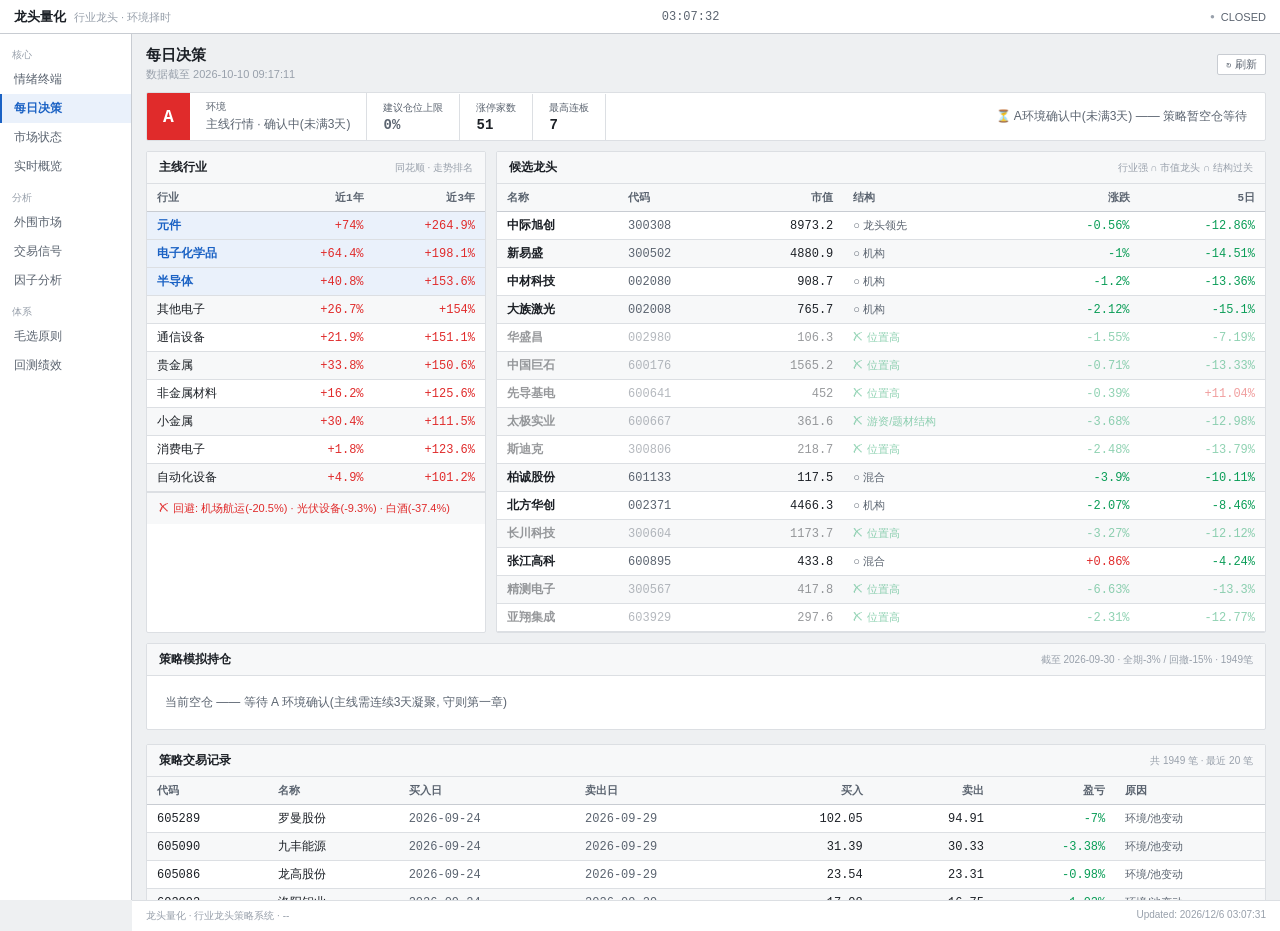
==== commit b4572f3a: "配色/风格重做: 浅色高密度终端风(去AI仪表盘脸) 用户: 配色结构也挺AI。深色+钢蓝+圆角卡+左导航+顶栏时钟 = AI仪表盘模板脸。  改为A股专业终端风格(参照同花顺/东财/通达信): - " ====
--- a/web/daily.html
+++ b/web/daily.html
@@ -11,40 +11,40 @@
   /* === 顶部决策条(紧凑单行) === */
   .envbar {
     display: flex; align-items: center; gap: 0;
-    background: var(--bg-card); border: 1px solid var(--border);
-    border-radius: 6px; margin-bottom: 14px; overflow: hidden;
+    background: var(--panel); border: 1px solid var(--border);
+    border-radius: 2px; margin-bottom: 10px; overflow: hidden;
   }
   .envbar .tag {
-    font-family: var(--font-mono); font-weight: 700; font-size: 22px;
-    padding: 14px 18px; align-self: stretch; display: flex; align-items: center;
+    font-family: var(--mono); font-weight: 700; font-size: 18px;
+    padding: 10px 16px; align-self: stretch; display: flex; align-items: center;
   }
   .envbar.A .tag { background: var(--up); color: #fff; }
   .envbar.B .tag { background: var(--yellow); color: #fff; }
   .envbar.C .tag { background: var(--blue); color: #fff; }
   .envbar.D .tag { background: var(--down); color: #fff; }
-  .envbar .seg { padding: 10px 18px; border-right: 1px solid var(--border); }
+  .envbar .seg { padding: 7px 16px; border-right: 1px solid var(--border); }
   .envbar .seg:last-child { border-right: none; }
   .envbar .seg .k { font-size: 10px; color: var(--text-dim); margin-bottom: 2px; }
-  .envbar .seg .v { font-size: 15px; font-weight: 600; color: var(--text-bright); font-family: var(--font-mono); }
-  .envbar .seg .v.sub { font-size: 12px; font-weight: 400; color: var(--text-dim); font-family: var(--font-sans); }
+  .envbar .seg .v { font-size: 14px; font-weight: 600; color: var(--text-bright); font-family: var(--font-mono); }
+  .envbar .seg .v.sub { font-size: 12px; font-weight: 400; color: var(--text-2); font-family: var(--font); }
   .envbar .grow { flex: 1; }
   .envbar .seg.act { padding: 10px 18px; }
   .envbar .act-txt { font-size: 12px; color: var(--text-dim); }
 
   /* === 两栏: 主线行业 / 候选龙头 === */
-  .two-col { display: grid; grid-template-columns: 360px 1fr; gap: 14px; margin-bottom: 14px; }
+  .two-col { display: grid; grid-template-columns: 340px 1fr; gap: 10px; margin-bottom: 10px; }
   @media (max-width: 1100px) { .two-col { grid-template-columns: 1fr; } }
 
   /* 表格紧凑化 */
-  .dense th { padding: 7px 12px; font-size: 11px; }
-  .dense td { padding: 6px 12px; font-size: 12px; }
-  .dense tr.hl td { background: rgba(91,141,239,0.05); }
+  .dense th { padding: 6px 10px; font-size: 11px; }
+  .dense td { padding: 5px 10px; font-size: 12px; }
+  .dense tr.hl td { background: #eaf1fb; }
   .dense td.lead { color: var(--accent); font-weight: 600; }
   .num { font-family: var(--font-mono); font-variant-numeric: tabular-nums; text-align: right; }
 
-  .veto-row td { opacity: 0.5; }
-  .note { padding: 8px 12px; font-size: 11px; color: var(--text-dim); border-top: 1px solid var(--border); }
-  .note.warn { color: var(--down); }
+  .veto-row td { opacity: 0.45; }
+  .note { padding: 8px 12px; font-size: 11px; color: var(--text-dim); border-top: 1px solid var(--border); background: var(--panel-alt); }
+  .note.warn { color: var(--up); }
 </style>
 </head>
 <body>
--- a/web/css/shared.css
+++ b/web/css/shared.css
@@ -1,461 +1,202 @@
 /* ============================================
-   龙头量化 · 界面框架
-   设计原则: 克制、专业、信息优先
-   约定: A股红涨绿跌 (up=红, down=绿)
+   龙头量化 · 界面(浅色 · 高密度 · 表格优先)
+   参照 A股主流终端习惯: 浅底、细线、密排、红涨绿跌
    ============================================ */
 
 :root {
-  --bg-deep: #141619;
-  --bg-base: #191c21;
-  --bg-card: #1e2126;
-  --bg-hover: #262a31;
-  --border: #2a2e36;
-  --border-light: #383d47;
-  --text: #c9cdd4;
-  --text-dim: #7d8492;
-  --text-bright: #e9ecf1;
-  --accent: #5b8def;
-  --accent-dim: #3d63ad;
-  /* A股约定: 红涨绿跌 */
-  --up: #d9524f;
-  --down: #35a06b;
-  /* 兼容旧类名(good/profit→红, alert/loss→绿) */
-  --green: #35a06b;
-  --red: #d9524f;
-  --yellow: #d9a441;
-  --blue: #5b8def;
-  --purple: #a48ad4;
-  --orange: #d98a3d;
-  --font-sans: -apple-system, 'PingFang SC', 'Microsoft YaHei', 'Segoe UI', sans-serif;
-  --font-mono: 'SF Mono', 'Cascadia Mono', Consolas, 'JetBrains Mono', monospace;
-  --sidebar-w: 200px;
+  --bg: #eef0f2;          /* 页面底 */
+  --panel: #ffffff;        /* 面板/表 */
+  --panel-alt: #f7f8f9;    /* 斑马纹 */
+  --border: #dcdfe3;
+  --border-2: #c8ccd2;
+  --text: #1c2026;
+  --text-2: #5b6470;
+  --text-3: #98a0ab;
+  --up: #e02b2b;           /* 红涨 */
+  --down: #0a9d57;         /* 绿跌 */
+  --accent: #1b62c4;       /* 功能蓝(链接/选中) */
+  --warn: #c47f00;
+  --font: -apple-system, 'PingFang SC', 'Microsoft YaHei', 'Segoe UI', sans-serif;
+  --mono: 'SF Mono', 'Cascadia Mono', Consolas, Menlo, monospace;
+  --rail-w: 132px;
+  /* 兼容旧类名(浅色下语义见下) */
+  --bg-deep: #eef0f2; --bg-base: #ffffff; --bg-card: #ffffff; --bg-hover: #eef2f7;
+  --border-light: #c8ccd2; --text-dim: #5b6470; --text-bright: #1c2026;
+  --accent-dim: #9dbde8;
+  --green: #0a9d57; --red: #e02b2b; --yellow: #c47f00; --blue: #1b62c4;
+  --purple: #7a5cc4; --orange: #c46a1b;
+  --font-mono: 'SF Mono','Cascadia Mono',Consolas,monospace;
+  --font-sans: -apple-system,'PingFang SC','Microsoft YaHei','Segoe UI',sans-serif;
+  --sidebar-w: 132px;
 }
 
 * { margin: 0; padding: 0; box-sizing: border-box; }
 
 html, body {
-  background: var(--bg-deep);
+  background: var(--bg);
   color: var(--text);
-  font-family: var(--font-sans);
-  font-size: 13px;
+  font-family: var(--font);
+  font-size: 12px;
   overflow-x: hidden;
-}
-
-/* === 顶部栏 === */
+  -webkit-font-smoothing: antialiased;
+}
+
+/* === 顶部栏(细) === */
 #topbar {
   position: sticky; top: 0; z-index: 100;
   display: flex; align-items: center; justify-content: space-between;
-  padding: 0 24px; height: 48px;
-  background: var(--bg-base);
-  border-bottom: 1px solid var(--border);
-}
-
-.topbar-left { display: flex; align-items: baseline; gap: 10px; }
-.logo {
-  font-weight: 600; font-size: 15px;
-  color: var(--text-bright);
-  letter-spacing: 0.5px;
-}
-.logo::after {
-  content: '';
-  display: inline-block;
-  width: 6px; height: 6px;
-  border-radius: 50%;
-  background: var(--accent);
-  margin-left: 8px;
-  vertical-align: 2px;
-}
-.version {
-  font-size: 11px; color: var(--text-dim);
-}
-
-.topbar-center .clock {
-  font-family: var(--font-mono);
-  font-variant-numeric: tabular-nums;
-  font-size: 13px;
-  color: var(--text-dim);
-}
-
-.topbar-right { display: flex; align-items: center; gap: 8px; font-size: 12px; }
+  padding: 0 14px; height: 34px;
+  background: var(--panel);
+  border-bottom: 1px solid var(--border-2);
+}
+.topbar-left { display: flex; align-items: baseline; gap: 8px; }
+.logo { font-weight: 700; font-size: 13px; color: var(--text); letter-spacing: 0; }
+.version { font-size: 11px; color: var(--text-3); }
+.topbar-center .clock { font-family: var(--mono); font-size: 12px; color: var(--text-2); }
+.topbar-right { display: flex; align-items: center; gap: 6px; font-size: 11px; color: var(--text-2); }
 .market-status { font-size: 8px; }
 .market-status.open { color: var(--up); }
-.market-status.closed { color: var(--text-dim); }
-.market-status.loading { color: var(--yellow); animation: pulse 1s infinite; }
-
-@keyframes pulse {
-  0%, 100% { opacity: 1; }
-  50% { opacity: 0.4; }
-}
-
-/* === 侧边导航 === */
+.market-status.closed { color: var(--text-3); }
+.market-status.loading { color: var(--warn); }
+@keyframes pulse { 0%,100%{opacity:1} 50%{opacity:.4} }
+
+/* === 左侧导航(细轨) === */
 #sidebar {
-  position: fixed; top: 48px; left: 0; bottom: 0;
-  width: var(--sidebar-w);
-  background: var(--bg-base);
-  border-right: 1px solid var(--border);
-  z-index: 90;
+  position: fixed; top: 34px; left: 0; bottom: 0; width: var(--rail-w);
+  background: var(--panel); border-right: 1px solid var(--border-2);
+  z-index: 90; overflow-y: auto; padding: 6px 0;
+}
+.nav-section { margin-bottom: 2px; }
+.nav-section-title {
+  font-size: 10px; color: var(--text-3); padding: 8px 12px 3px;
+}
+.nav-link {
+  display: block; padding: 6px 12px; color: var(--text-2);
+  text-decoration: none; font-size: 12px;
+  border-left: 2px solid transparent;
+}
+.nav-link:hover { color: var(--text); background: var(--bg-hover); }
+.nav-link.active {
+  color: var(--accent); border-left-color: var(--accent);
+  background: #eaf1fb; font-weight: 600;
+}
+
+/* === 主内容 === */
+#main {
+  position: relative; height: calc(100vh - 34px);
+  padding: 12px 14px; margin-left: var(--rail-w);
   overflow-y: auto;
-  padding: 10px 0;
-}
-
-.nav-section { margin-bottom: 6px; }
-
-.nav-section-title {
-  font-size: 11px;
-  color: var(--text-dim);
-  padding: 10px 20px 4px;
-}
-
-.nav-link {
-  display: flex; align-items: center;
-  padding: 8px 20px;
-  color: var(--text-dim);
-  text-decoration: none;
-  font-size: 13px;
-  transition: color 0.15s, background 0.15s;
-  border-left: 2px solid transparent;
-}
-
-.nav-link:hover {
-  color: var(--text-bright);
-  background: var(--bg-hover);
-}
-
-.nav-link.active {
-  color: var(--text-bright);
-  border-left-color: var(--accent);
-  background: var(--bg-hover);
-}
-
-/* === 主内容区 === */
-#main {
-  position: relative; z-index: 2;
-  padding: 24px 28px;
-  margin-left: var(--sidebar-w);
-  max-width: 1600px;
-}
-
-.page-header {
-  display: flex; align-items: center; justify-content: space-between;
-  margin-bottom: 20px;
-}
-
-.page-title {
-  font-size: 19px;
-  font-weight: 600;
-  color: var(--text-bright);
-}
-
-.page-subtitle {
-  font-size: 12px;
-  color: var(--text-dim);
-  margin-top: 3px;
-}
-
-/* === KPI 卡片 === */
-.kpi-row {
-  display: grid;
-  grid-template-columns: repeat(auto-fit, minmax(180px, 1fr));
-  gap: 12px;
-  margin-bottom: 20px;
-}
-
+}
+.page-header { display: flex; align-items: center; justify-content: space-between; margin-bottom: 10px; }
+.page-title { font-size: 15px; font-weight: 700; color: var(--text); }
+.page-subtitle { font-size: 11px; color: var(--text-3); margin-top: 2px; }
+
+/* === 面板/表格 === */
+.kpi-row { display: grid; grid-template-columns: repeat(auto-fit, minmax(150px,1fr)); gap: 8px; margin-bottom: 10px; }
 .kpi-card {
-  background: var(--bg-card);
-  border: 1px solid var(--border);
-  border-radius: 6px;
-  padding: 14px 16px;
-}
-
-.kpi-card:hover { border-color: var(--border-light); }
-
-.kpi-label {
-  font-size: 12px;
-  color: var(--text-dim);
-  margin-bottom: 6px;
-}
-
-.kpi-value {
-  font-family: var(--font-mono);
-  font-variant-numeric: tabular-nums;
-  font-size: 24px;
-  font-weight: 600;
-  color: var(--text-bright);
-  line-height: 1.2;
-}
-
-.kpi-sub {
-  font-size: 11px;
-  color: var(--text-dim);
-  margin-top: 5px;
-}
-
-/* 涨跌语义: 红涨绿跌 (A股约定) */
+  background: var(--panel); border: 1px solid var(--border);
+  border-radius: 2px; padding: 8px 12px;
+}
+.kpi-label { font-size: 11px; color: var(--text-2); margin-bottom: 3px; }
+.kpi-value { font-family: var(--mono); font-variant-numeric: tabular-nums; font-size: 20px; font-weight: 700; color: var(--text); line-height: 1.15; }
+.kpi-sub { font-size: 10px; color: var(--text-3); margin-top: 2px; }
+.kpi-card.good .kpi-value { color: var(--up); }
 .kpi-card.alert .kpi-value { color: var(--down); }
-.kpi-card.good .kpi-value { color: var(--up); }
-.kpi-card.warn .kpi-value { color: var(--yellow); }
-
-/* === 图表卡片 === */
-.chart-grid {
-  display: grid;
-  grid-template-columns: repeat(2, 1fr);
-  gap: 14px;
-  margin-bottom: 20px;
-}
-
-.chart-card {
-  background: var(--bg-card);
-  border: 1px solid var(--border);
-  border-radius: 6px;
-  overflow: hidden;
-}
-
+.kpi-card.warn .kpi-value { color: var(--warn); }
+
+.chart-grid { display: grid; grid-template-columns: repeat(2,1fr); gap: 8px; margin-bottom: 10px; }
+.chart-card { background: var(--panel); border: 1px solid var(--border); border-radius: 2px; overflow: hidden; }
 .chart-card.span-2 { grid-column: span 2; }
 .chart-card.span-3 { grid-column: span 3; }
-
 .card-header {
   display: flex; align-items: center; justify-content: space-between;
-  padding: 12px 16px;
-  border-bottom: 1px solid var(--border);
-}
-
-.card-header h3 {
-  font-size: 13px;
-  font-weight: 600;
-  color: var(--text);
-}
-
-.card-hint {
-  font-size: 11px;
-  color: var(--text-dim);
-}
-
-.card-actions { display: flex; gap: 4px; }
-
+  padding: 7px 12px; background: var(--panel-alt); border-bottom: 1px solid var(--border);
+}
+.card-header h3 { font-size: 12px; font-weight: 600; color: var(--text); }
+.card-hint { font-size: 10px; color: var(--text-3); }
+.card-actions { display: flex; gap: 3px; }
 .range-btn {
-  background: transparent;
-  border: 1px solid var(--border);
-  color: var(--text-dim);
-  font-size: 11px;
-  padding: 3px 10px;
-  border-radius: 4px;
-  cursor: pointer;
-  transition: color 0.15s, border-color 0.15s;
-}
-
-.range-btn:hover { color: var(--text); border-color: var(--border-light); }
-.range-btn.active { color: var(--accent); border-color: var(--accent); background: rgba(91, 141, 239, 0.08); }
-
-.chart-body { height: 340px; padding: 4px; }
-
-.stats-body {
-  padding: 18px 20px;
-  height: 340px;
-  overflow-y: auto;
-}
-
-/* === 表格 === */
-.table-controls {
-  display: flex; gap: 8px; margin-bottom: 12px;
-  align-items: center;
-}
-
+  background: var(--panel); border: 1px solid var(--border-2); color: var(--text-2);
+  font-size: 11px; padding: 2px 8px; border-radius: 2px; cursor: pointer;
+}
+.range-btn:hover { color: var(--text); background: var(--bg-hover); }
+.range-btn.active { color: #fff; background: var(--accent); border-color: var(--accent); }
+.chart-body { height: 300px; padding: 2px; }
+.stats-body { padding: 12px; height: 300px; overflow-y: auto; }
+
+/* === 表格(核心: 密排) === */
+.table-controls { display: flex; gap: 6px; margin-bottom: 8px; align-items: center; }
 .search-input {
-  flex: 1;
-  background: var(--bg-card);
-  border: 1px solid var(--border);
-  color: var(--text);
-  font-size: 13px;
-  padding: 8px 14px;
-  border-radius: 6px;
-  outline: none;
-  transition: border-color 0.2s;
-}
-
+  flex: 1; background: var(--panel); border: 1px solid var(--border-2); color: var(--text);
+  font-size: 12px; padding: 5px 10px; border-radius: 2px; outline: none;
+}
 .search-input:focus { border-color: var(--accent); }
-
-.table-wrap {
-  background: var(--bg-card);
-  border: 1px solid var(--border);
-  border-radius: 6px;
-  overflow: auto;
-  max-height: 600px;
-}
-
-table {
-  width: 100%;
-  border-collapse: collapse;
-  font-size: 12px;
-  font-variant-numeric: tabular-nums;
-}
-
-thead {
-  position: sticky; top: 0;
-  background: var(--bg-base);
-  z-index: 1;
-}
-
+.table-wrap { background: var(--panel); border: 1px solid var(--border); border-radius: 2px; overflow: auto; max-height: 600px; }
+table { width: 100%; border-collapse: collapse; font-size: 12px; font-variant-numeric: tabular-nums; }
+thead { position: sticky; top: 0; z-index: 1; }
 th {
-  padding: 9px 14px;
-  text-align: left;
-  font-weight: 500;
-  color: var(--text-dim);
-  border-bottom: 1px solid var(--border-light);
-  white-space: nowrap;
-}
-
-td {
-  padding: 8px 14px;
-  border-bottom: 1px solid var(--border);
-  color: var(--text);
-  white-space: nowrap;
-}
-
-tr:hover { background: var(--bg-hover); }
-
-/* A股约定: 红涨绿跌 */
-td.profit, .profit { color: var(--up); }
-td.loss, .loss { color: var(--down); }
+  padding: 6px 10px; text-align: left; font-weight: 600; color: var(--text-2);
+  background: var(--panel-alt); border-bottom: 1px solid var(--border-2); white-space: nowrap;
+}
+td { padding: 5px 10px; border-bottom: 1px solid var(--border); color: var(--text); white-space: nowrap; }
+tbody tr:nth-child(even) { background: var(--panel-alt); }
+tr:hover { background: #eaf1fb; }
+/* 红涨绿跌 */
+td.profit, .profit, .q-up, .delta-up { color: var(--up); }
+td.loss, .loss, .q-down, .delta-down { color: var(--down); }
 td.buy { color: var(--up); }
 td.sell { color: var(--down); }
+.delta-flat { color: var(--text-3); }
 
 /* === 统计面板 === */
-.stats-body .stat-row {
-  display: flex; justify-content: space-between;
-  padding: 10px 0;
-  border-bottom: 1px solid var(--border);
-}
-
-.stats-body .stat-label { color: var(--text-dim); font-size: 12px; }
-.stats-body .stat-val { color: var(--text-bright); font-size: 13px; font-weight: 500; }
-/* 红涨绿跌: green类=下跌, red类=上涨 (兼容旧类名) */
+.stats-body .stat-row { display: flex; justify-content: space-between; padding: 6px 0; border-bottom: 1px solid var(--border); }
+.stats-body .stat-label { color: var(--text-2); font-size: 12px; }
+.stats-body .stat-val { color: var(--text); font-size: 13px; font-weight: 600; }
 .stats-body .stat-val.green { color: var(--down); }
 .stats-body .stat-val.red { color: var(--up); }
-.stats-body .stat-val.yellow { color: var(--yellow); }
+.stats-body .stat-val.yellow { color: var(--warn); }
 
 /* === 原则卡片 === */
-.principle-card {
-  background: var(--bg-card);
-  border: 1px solid var(--border);
-  border-radius: 6px;
-  padding: 20px;
-  margin-bottom: 14px;
-  transition: border-color 0.2s;
-}
-
-.principle-card:hover { border-color: var(--border-light); }
-
-.principle-header {
-  display: flex; align-items: center; gap: 12px;
-  margin-bottom: 12px;
-}
-
+.principle-card { background: var(--panel); border: 1px solid var(--border); border-radius: 2px; padding: 14px; margin-bottom: 8px; }
+.principle-header { display: flex; align-items: center; gap: 10px; margin-bottom: 8px; }
 .principle-icon {
-  font-family: var(--font-mono);
-  font-size: 13px;
-  color: var(--text-dim);
-  width: 28px; height: 28px;
-  border: 1px solid var(--border-light);
-  border-radius: 4px;
-  display: inline-flex; align-items: center; justify-content: center;
-  flex-shrink: 0;
-}
-
-.principle-name {
-  font-size: 15px;
-  font-weight: 600;
-  color: var(--text-bright);
-}
-
-.principle-desc {
-  font-size: 12px;
-  color: var(--text);
-  margin-bottom: 12px;
-  line-height: 1.7;
-}
-
+  font-family: var(--mono); font-size: 12px; color: var(--text-2);
+  width: 24px; height: 24px; border: 1px solid var(--border-2); border-radius: 2px;
+  display: inline-flex; align-items: center; justify-content: center; flex-shrink: 0;
+}
+.principle-name { font-size: 13px; font-weight: 700; color: var(--text); }
+.principle-desc { font-size: 12px; color: var(--text); margin-bottom: 8px; line-height: 1.6; }
 .principle-list { list-style: none; padding: 0; }
-
-.principle-list li {
-  padding: 5px 0 5px 14px;
-  font-size: 12px;
-  color: var(--text-dim);
-  position: relative;
-  line-height: 1.6;
-}
-
-.principle-list li::before {
-  content: '';
-  position: absolute;
-  left: 0; top: 12px;
-  width: 5px; height: 1px;
-  background: var(--accent);
-}
-
-.principle-module {
-  margin-top: 10px;
-  font-size: 11px;
-  color: var(--text-dim);
-  padding: 4px 8px;
-  background: var(--bg-base);
-  border-radius: 4px;
-  display: inline-block;
-}
+.principle-list li { padding: 3px 0 3px 12px; font-size: 12px; color: var(--text-2); position: relative; line-height: 1.5; }
+.principle-list li::before { content: '·'; position: absolute; left: 2px; color: var(--text-3); }
+.principle-module { margin-top: 8px; font-size: 11px; color: var(--text-3); }
 
 /* === Badge === */
-.badge {
-  display: inline-block;
-  padding: 2px 8px;
-  border-radius: 4px;
-  font-size: 11px;
-  font-weight: 500;
-}
-
-.badge.bull { background: rgba(217, 82, 79, 0.14); color: var(--up); }
-.badge.bear { background: rgba(53, 160, 107, 0.14); color: var(--down); }
-.badge.shock { background: rgba(217, 164, 65, 0.14); color: var(--yellow); }
-.badge.neutral { background: rgba(125, 132, 146, 0.14); color: var(--text-dim); }
+.badge { display: inline-block; padding: 1px 6px; border-radius: 2px; font-size: 11px; font-weight: 600; }
+.badge.bull { background: #fdecec; color: var(--up); }
+.badge.bear { background: #e8f6ee; color: var(--down); }
+.badge.shock { background: #fdf3e3; color: var(--warn); }
+.badge.neutral { background: #eef0f2; color: var(--text-2); }
 
 /* === Footer === */
 #footer {
-  position: relative; z-index: 2;
-  display: flex; justify-content: space-between;
-  padding: 16px 24px;
-  margin-left: var(--sidebar-w);
-  border-top: 1px solid var(--border);
-  font-size: 11px;
-  color: var(--text-dim);
+  display: flex; justify-content: space-between; padding: 8px 14px; margin-left: var(--rail-w);
+  border-top: 1px solid var(--border); font-size: 10px; color: var(--text-3); background: var(--panel);
 }
 
 /* === 响应式 === */
 @media (max-width: 900px) {
-  :root { --sidebar-w: 0px; }
+  :root { --rail-w: 0px; }
   #sidebar { display: none; }
   #main, #footer { margin-left: 0; }
   .chart-grid { grid-template-columns: 1fr; }
   .chart-card.span-2, .chart-card.span-3 { grid-column: span 1; }
-  .kpi-row { grid-template-columns: repeat(2, 1fr); }
-}
-
-/* === Plotly 主题覆盖 === */
+  .kpi-row { grid-template-columns: repeat(2,1fr); }
+}
+
+/* === Plotly 覆盖 === */
 .js-plotly-plot .plotly .modebar { display: none !important; }
 .js-plotly-plot .plotly .main-svg { background: transparent !important; }
 
 /* === Loading === */
-.loading {
-  text-align: center;
-  padding: 60px;
-  color: var(--text-dim);
-  font-size: 12px;
-}
-
-.loading::after {
-  content: '...';
-  animation: dots 1.5s infinite;
-}
-
-@keyframes dots {
-  0%, 20% { content: '.'; }
-  40% { content: '..'; }
-  60%, 100% { content: '...'; }
-}
+.loading { text-align: center; padding: 40px; color: var(--text-3); font-size: 12px; }
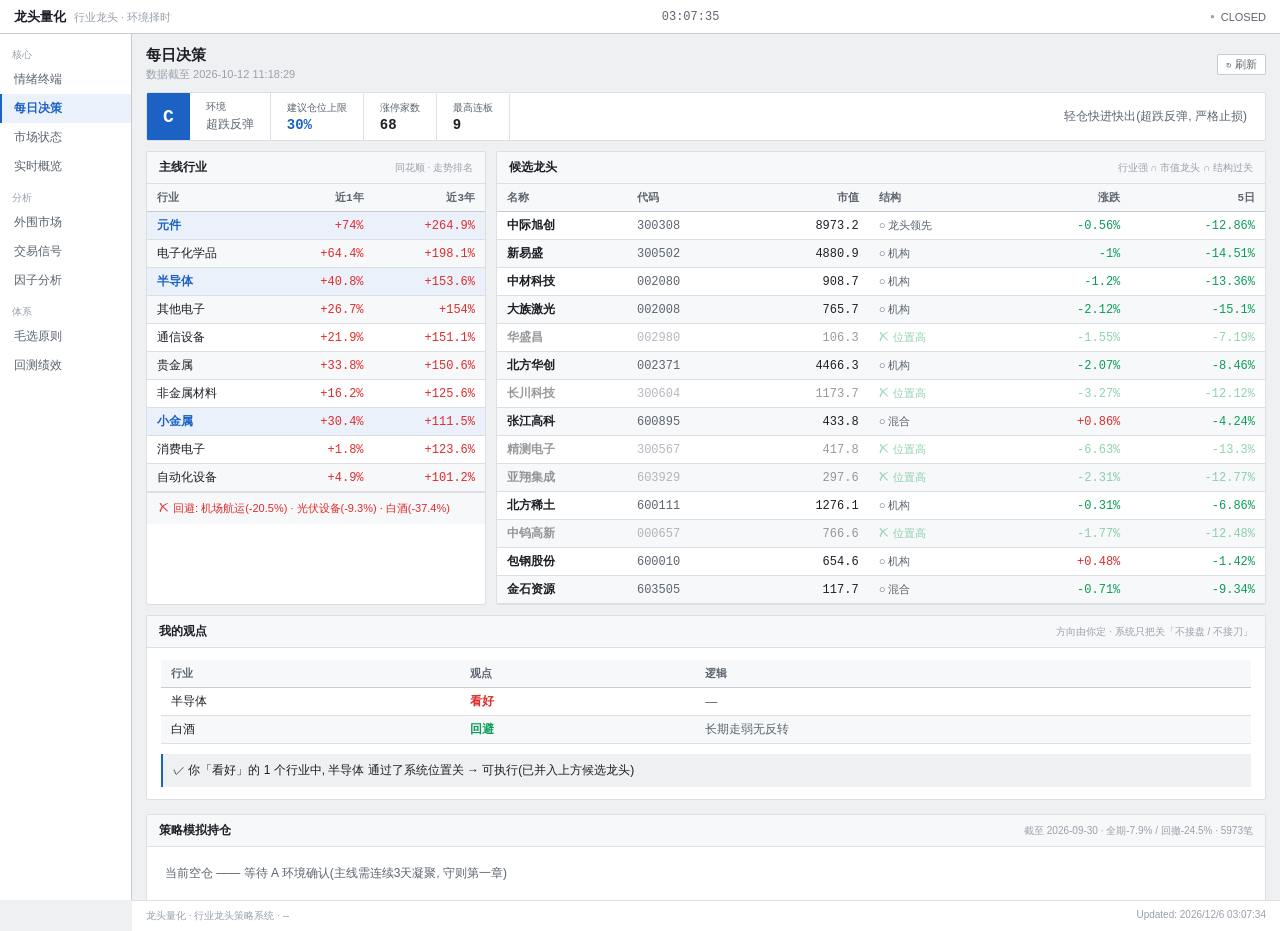
==== commit 12f822da: "feat: 人机分工——人出方向(产业判断) + 系统出纪律(不接盘) 核心主张: 产业前景判断是量价数据给不了的, 是人的认知地盘。 系统正确形态 = 人给方向 + 系统把关位置/结构。  - sr" ====
--- a/web/daily.html
+++ b/web/daily.html
@@ -129,6 +129,34 @@
       <td class="num">${chg(l.chg5_pct)}</td></tr>`;
   });
   html += `</tbody></table></div></div>`;
+
+  // === 我的观点(人出方向) × 系统把关 ===
+  const mv = d.my_view || [];
+  if (mv.length) {
+    const vi = d.view_industries || [];
+    const bull = mv.filter(x => (x.view || '').includes('看好')).map(x => x.industry);
+    html += `<div class="chart-card" style="margin-bottom:14px">
+      <div class="card-header"><h3>我的观点</h3>
+        <span class="card-hint">方向由你定 · 系统只把关「不接盘 / 不接刀」</span></div>
+      <div style="padding:12px 14px">
+        <table class="dense"><thead><tr><th>行业</th><th>观点</th><th>逻辑</th></tr></thead><tbody>`;
+    mv.forEach(x => {
+      const col = (x.view || '').includes('看好') ? 'var(--up)'
+        : ((x.view || '').includes('回避') ? 'var(--down)' : 'var(--text-dim)');
+      html += `<tr><td>${x.industry}</td>
+        <td style="color:${col};font-weight:600">${x.view || '—'}</td>
+        <td style="color:var(--text-dim)">${x.note || '—'}</td></tr>`;
+    });
+    html += `</tbody></table>`;
+    if (vi.length) {
+      html += `<div style="margin-top:10px;padding:8px 10px;background:var(--bg);border-left:2px solid var(--accent);font-size:12px">
+        ✓ 你「看好」的 ${bull.length} 个行业中, ${vi.join('、')} 通过了系统位置关 → 可执行(已并入上方候选龙头)</div>`;
+    } else if (bull.length) {
+      html += `<div style="margin-top:10px;padding:8px 10px;background:var(--bg);border-left:2px solid var(--warn);font-size:12px;color:var(--text-dim)">
+        ⏳ 你「看好」的 ${bull.join('、')} 当前未过系统关(位置过高/深跌/无前景)→ 按守则等待, 不强行介入</div>`;
+    }
+    html += `</div></div>`;
+  }
 
   // === 模拟持仓 + 交易记录 ===
   const pf = d.portfolio;
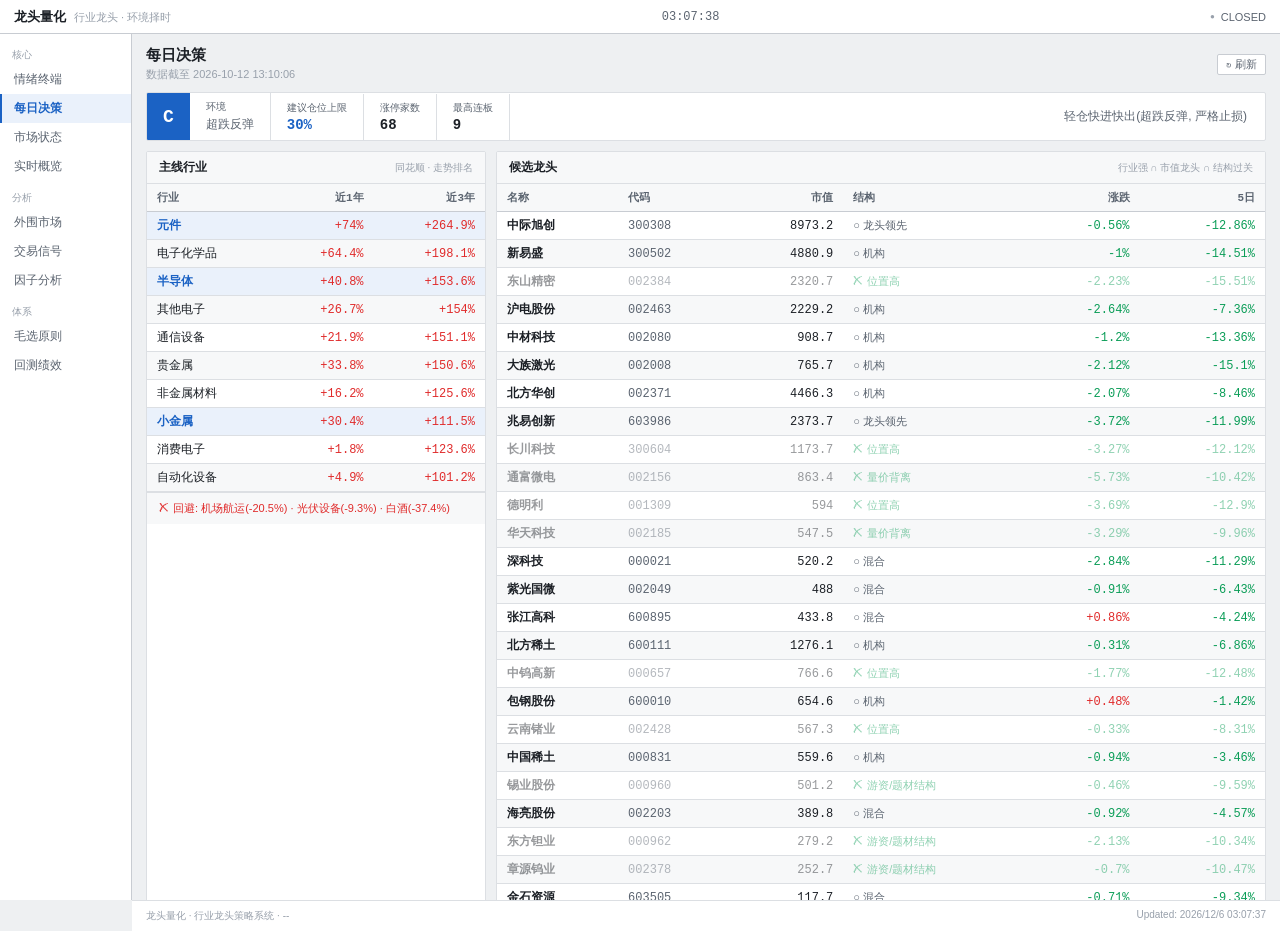
==== commit bdffa76b: "fix: 前后端'观点'判定不一致(前端漏认'不看好') 后端 bear_industries() 认'回避'或'不看好', 前端 daily.html 只认'回避' → 用户填'不看好'时后端会回避" ====
--- a/web/daily.html
+++ b/web/daily.html
@@ -141,8 +141,10 @@
       <div style="padding:12px 14px">
         <table class="dense"><thead><tr><th>行业</th><th>观点</th><th>逻辑</th></tr></thead><tbody>`;
     mv.forEach(x => {
-      const col = (x.view || '').includes('看好') ? 'var(--up)'
-        : ((x.view || '').includes('回避') ? 'var(--down)' : 'var(--text-dim)');
+      const vw = x.view || '';
+      const isBear = vw.includes('回避') || vw.includes('不看好');
+      const col = vw.includes('看好') ? 'var(--up)'
+        : (isBear ? 'var(--down)' : 'var(--text-dim)');
       html += `<tr><td>${x.industry}</td>
         <td style="color:${col};font-weight:600">${x.view || '—'}</td>
         <td style="color:var(--text-dim)">${x.note || '—'}</td></tr>`;
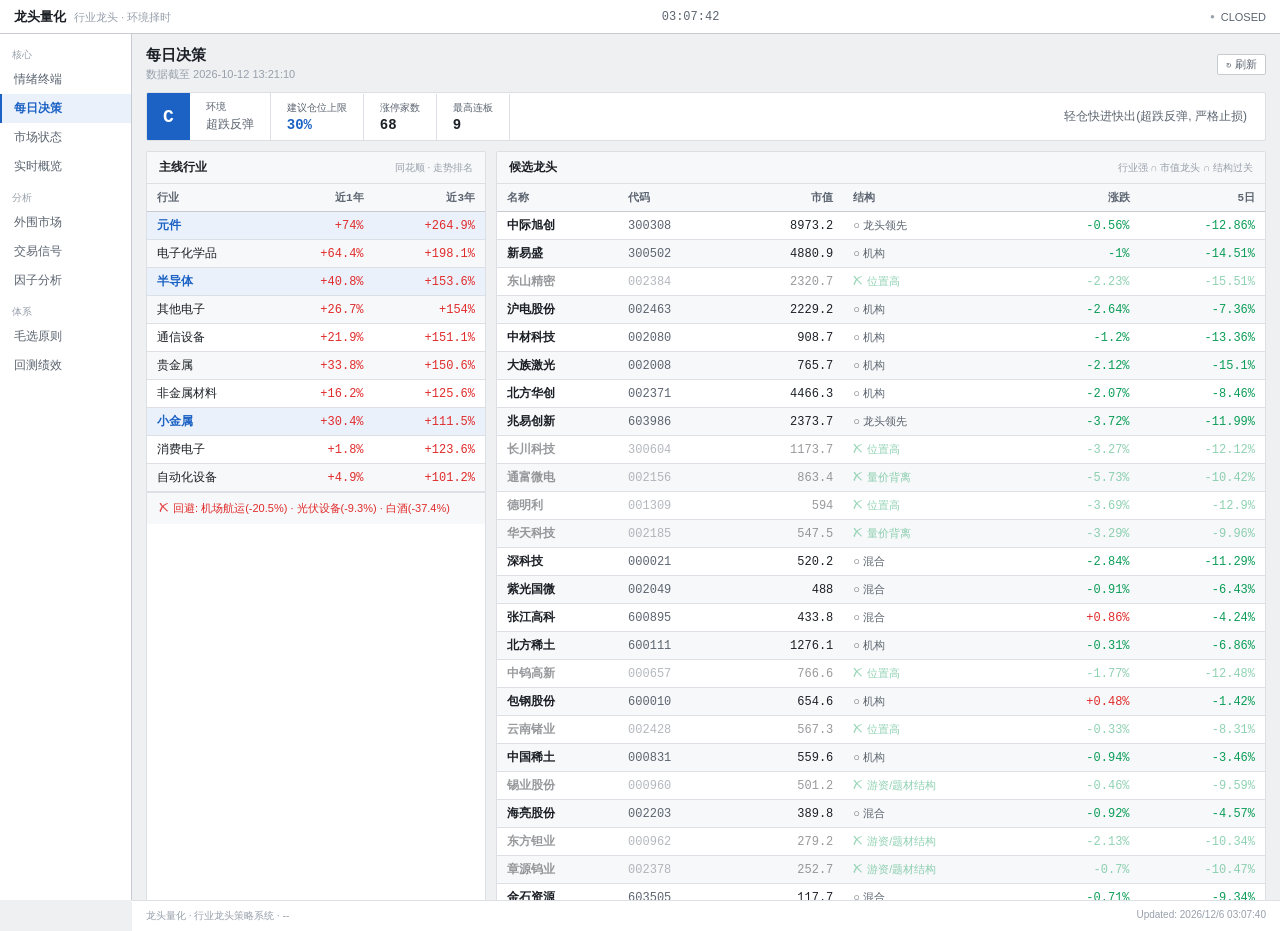
==== commit 83a2f3bd: "fix: '不看好'被判成'看好'的子串陷阱 + 前后端共用分类器 '看好' in '不看好' == True → 用户填'不看好白酒'时 bull_industries() 误把白酒 当'看好'(同" ====
--- a/web/daily.html
+++ b/web/daily.html
@@ -69,6 +69,13 @@
   : `<span class="${v > 0 ? 'q-up' : v < 0 ? 'q-down' : ''}">${v > 0 ? '+' : ''}${v}%</span>`;
 const pct = (v) => v === null || v === undefined ? '--'
   : `<span class="${v > 0 ? 'q-up' : v < 0 ? 'q-down' : ''}">${v > 0 ? '+' : ''}${v}%</span>`;
+// 与后端 user_view._classify 一致(先判否定词, 避免 '不看好' 含子串 '看好')
+const clsfy = (view) => {
+  const v = view || '';
+  if (v.includes('不看好') || v.includes('回避') || v.includes('看空') || v.includes('谨慎')) return 'bear';
+  if (v.includes('看好') || v.includes('看多')) return 'bull';
+  return 'neutral';
+};
 
 (async () => {
   const d = await DataLoader.load('daily');
@@ -134,17 +141,16 @@
   const mv = d.my_view || [];
   if (mv.length) {
     const vi = d.view_industries || [];
-    const bull = mv.filter(x => (x.view || '').includes('看好')).map(x => x.industry);
+    const bull = mv.filter(x => (x.kind || clsfy(x.view)) === 'bull').map(x => x.industry);
     html += `<div class="chart-card" style="margin-bottom:14px">
       <div class="card-header"><h3>我的观点</h3>
         <span class="card-hint">方向由你定 · 系统只把关「不接盘 / 不接刀」</span></div>
       <div style="padding:12px 14px">
         <table class="dense"><thead><tr><th>行业</th><th>观点</th><th>逻辑</th></tr></thead><tbody>`;
     mv.forEach(x => {
-      const vw = x.view || '';
-      const isBear = vw.includes('回避') || vw.includes('不看好');
-      const col = vw.includes('看好') ? 'var(--up)'
-        : (isBear ? 'var(--down)' : 'var(--text-dim)');
+      const kind = x.kind || clsfy(x.view);   // 优先用后端判定, 避免前后端分叉
+      const col = kind === 'bull' ? 'var(--up)'
+        : (kind === 'bear' ? 'var(--down)' : 'var(--text-dim)');
       html += `<tr><td>${x.industry}</td>
         <td style="color:${col};font-weight:600">${x.view || '—'}</td>
         <td style="color:var(--text-dim)">${x.note || '—'}</td></tr>`;
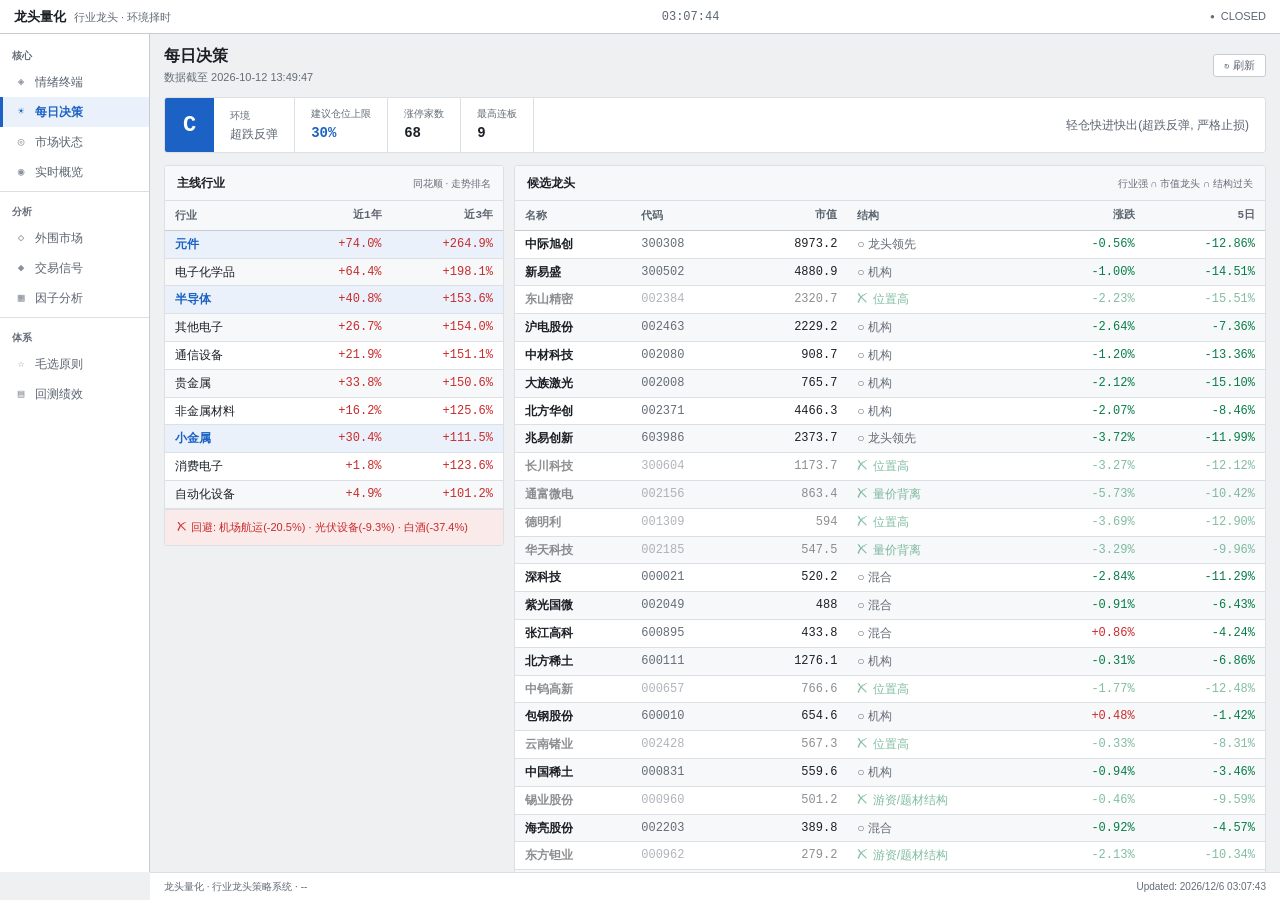
==== commit a7af911c: "refactor(web): 前端架构归并 + WCAG AA 配色 + README 重写 审查发现三个结构性问题: 次要文字对比度不合格(2.3~2.6:1)、首屏图表 5trace 双 Y 轴刻" ====
--- a/web/daily.html
+++ b/web/daily.html
@@ -4,47 +4,56 @@
 <meta charset="UTF-8">
 <meta name="viewport" content="width=device-width, initial-scale=1.0">
 <title>每日决策 · 龙头量化</title>
-<link rel="preconnect" href="https://fonts.googleapis.com">
-<link href="https://fonts.googleapis.com/css2?family=JetBrains+Mono:wght@400;500;700&family=Noto+Sans+SC:wght@400;500;700&display=swap" rel="stylesheet">
 <link rel="stylesheet" href="css/shared.css">
 <style>
   /* === 顶部决策条(紧凑单行) === */
   .envbar {
-    display: flex; align-items: center; gap: 0;
+    display: flex; align-items: stretch; gap: 0;
     background: var(--panel); border: 1px solid var(--border);
-    border-radius: 2px; margin-bottom: 10px; overflow: hidden;
+    border-radius: 3px; margin-bottom: 12px; overflow: hidden;
   }
   .envbar .tag {
-    font-family: var(--mono); font-weight: 700; font-size: 18px;
-    padding: 10px 16px; align-self: stretch; display: flex; align-items: center;
-  }
-  .envbar.A .tag { background: var(--up); color: #fff; }
-  .envbar.B .tag { background: var(--yellow); color: #fff; }
-  .envbar.C .tag { background: var(--blue); color: #fff; }
-  .envbar.D .tag { background: var(--down); color: #fff; }
-  .envbar .seg { padding: 7px 16px; border-right: 1px solid var(--border); }
+    font-family: var(--mono); font-weight: 700; font-size: 22px;
+    padding: 10px 18px; display: flex; align-items: center;
+    color: #fff;
+  }
+  .envbar.A .tag { background: var(--up); }
+  .envbar.B .tag { background: var(--warn); }
+  .envbar.C .tag { background: var(--accent); }
+  .envbar.D .tag { background: var(--down); }
+  .envbar .seg {
+    padding: 8px 16px; border-right: 1px solid var(--border);
+    display: flex; flex-direction: column; justify-content: center;
+  }
   .envbar .seg:last-child { border-right: none; }
-  .envbar .seg .k { font-size: 10px; color: var(--text-dim); margin-bottom: 2px; }
-  .envbar .seg .v { font-size: 14px; font-weight: 600; color: var(--text-bright); font-family: var(--font-mono); }
+  .envbar .seg .k { font-size: 10px; color: var(--text-3); margin-bottom: 2px; }
+  .envbar .seg .v {
+    font-size: 14px; font-weight: 600; color: var(--text);
+    font-family: var(--mono); white-space: nowrap;
+  }
   .envbar .seg .v.sub { font-size: 12px; font-weight: 400; color: var(--text-2); font-family: var(--font); }
   .envbar .grow { flex: 1; }
-  .envbar .seg.act { padding: 10px 18px; }
-  .envbar .act-txt { font-size: 12px; color: var(--text-dim); }
+  .envbar .seg.act { justify-content: center; }
+  .envbar .act-txt { font-size: 12px; color: var(--text-2); }
 
   /* === 两栏: 主线行业 / 候选龙头 === */
-  .two-col { display: grid; grid-template-columns: 340px 1fr; gap: 10px; margin-bottom: 10px; }
-  @media (max-width: 1100px) { .two-col { grid-template-columns: 1fr; } }
-
-  /* 表格紧凑化 */
-  .dense th { padding: 6px 10px; font-size: 11px; }
-  .dense td { padding: 5px 10px; font-size: 12px; }
-  .dense tr.hl td { background: #eaf1fb; }
-  .dense td.lead { color: var(--accent); font-weight: 600; }
-  .num { font-family: var(--font-mono); font-variant-numeric: tabular-nums; text-align: right; }
-
-  .veto-row td { opacity: 0.45; }
-  .note { padding: 8px 12px; font-size: 11px; color: var(--text-dim); border-top: 1px solid var(--border); background: var(--panel-alt); }
-  .note.warn { color: var(--up); }
+  .two-col {
+    display: grid; grid-template-columns: 340px minmax(0, 1fr);
+    gap: 10px; margin-bottom: 12px; align-items: start;
+  }
+  @media (max-width: 1100px) { .two-col { grid-template-columns: minmax(0, 1fr); } }
+
+  .lead-cell {
+    font-size: 11px; color: var(--text-3);
+    max-width: 220px; overflow: hidden;
+    text-overflow: ellipsis; white-space: nowrap;
+  }
+  .lead-cell.blocked { color: var(--down); }
+  .foot-note {
+    margin-top: 14px; padding-top: 12px;
+    border-top: 1px solid var(--border);
+    font-size: 11px; color: var(--text-3); line-height: 1.7;
+  }
 </style>
 </head>
 <body>
@@ -65,10 +74,8 @@
 <script>
 renderLayout('daily');
 
-const chg = (v) => v === null || v === undefined ? '--'
-  : `<span class="${v > 0 ? 'q-up' : v < 0 ? 'q-down' : ''}">${v > 0 ? '+' : ''}${v}%</span>`;
-const pct = (v) => v === null || v === undefined ? '--'
-  : `<span class="${v > 0 ? 'q-up' : v < 0 ? 'q-down' : ''}">${v > 0 ? '+' : ''}${v}%</span>`;
+const chg = (v) => chgHtml(v);
+const pct = (v) => chgHtml(v, 1);
 // 与后端 user_view._classify 一致(先判否定词, 避免 '不看好' 含子串 '看好')
 const clsfy = (view) => {
   const v = view || '';
@@ -93,7 +100,7 @@
     <div class="seg"><div class="k">环境</div>
       <div class="v sub">${d.env_desc.split(':')[0]}${envNote ? ' · ' + envNote : ''}</div></div>
     <div class="seg"><div class="k">建议仓位上限</div>
-      <div class="v" style="color:${d.exposure_pct > 0 ? 'var(--accent)' : 'var(--text-dim)'}">${d.exposure_pct}%</div></div>
+      <div class="v" style="color:${d.exposure_pct > 0 ? 'var(--accent)' : 'var(--text-3)'}">${d.exposure_pct}%</div></div>
     <div class="seg"><div class="k">涨停家数</div><div class="v">${st.zt_today ?? '--'}</div></div>
     <div class="seg"><div class="k">最高连板</div><div class="v">${st.max_lb ?? '--'}</div></div>
     <div class="grow"></div>
@@ -127,11 +134,13 @@
       <th class="num">市值</th><th>结构</th><th class="num">涨跌</th><th class="num">5日</th></tr></thead><tbody>`;
   (d.leaders || []).forEach(l => {
     const v = l.veto;
+    const lead = (v ? (l.veto_reason || '否决') : (l.structure || '—'))
+      .split(';')[0].split('(')[0].trim();
     html += `<tr class="${v ? 'veto-row' : ''}">
       <td style="font-weight:600">${l.name}</td>
-      <td style="font-family:var(--font-mono);color:var(--text-dim)">${l.code}</td>
+      <td style="font-family:var(--mono);color:var(--text-3)">${l.code}</td>
       <td class="num">${l.mktcap_yi ?? '--'}</td>
-      <td style="font-size:11px;color:${v ? 'var(--down)' : 'var(--text-dim)'};max-width:200px;overflow:hidden;text-overflow:ellipsis;white-space:nowrap" title="${v ? (l.veto_reason || '') : (l.structure || '')}">${v ? '✗ ' : '○ '}${(v ? (l.veto_reason || '否决') : (l.structure || '—')).split(';')[0].split('(')[0].trim()}</td>
+      <td class="lead-cell ${v ? 'blocked' : ''}" title="${v ? (l.veto_reason || '') : (l.structure || '')}">${v ? '✗ ' : '○ '}${lead}</td>
       <td class="num">${chg(l.chg_pct)}</td>
       <td class="num">${chg(l.chg5_pct)}</td></tr>`;
   });
@@ -142,7 +151,7 @@
   if (mv.length) {
     const vi = d.view_industries || [];
     const bull = mv.filter(x => (x.kind || clsfy(x.view)) === 'bull').map(x => x.industry);
-    html += `<div class="chart-card" style="margin-bottom:14px">
+    html += `<div class="chart-card" style="margin-bottom:12px">
       <div class="card-header"><h3>我的观点</h3>
         <span class="card-hint">方向由你定 · 系统只把关「不接盘 / 不接刀」</span></div>
       <div style="padding:12px 14px">
@@ -150,18 +159,16 @@
     mv.forEach(x => {
       const kind = x.kind || clsfy(x.view);   // 优先用后端判定, 避免前后端分叉
       const col = kind === 'bull' ? 'var(--up)'
-        : (kind === 'bear' ? 'var(--down)' : 'var(--text-dim)');
+        : (kind === 'bear' ? 'var(--down)' : 'var(--text-2)');
       html += `<tr><td>${x.industry}</td>
         <td style="color:${col};font-weight:600">${x.view || '—'}</td>
-        <td style="color:var(--text-dim)">${x.note || '—'}</td></tr>`;
+        <td style="color:var(--text-3)">${x.note || '—'}</td></tr>`;
     });
     html += `</tbody></table>`;
     if (vi.length) {
-      html += `<div style="margin-top:10px;padding:8px 10px;background:var(--bg);border-left:2px solid var(--accent);font-size:12px">
-        ✓ 你「看好」的 ${bull.length} 个行业中, ${vi.join('、')} 通过了系统位置关 → 可执行(已并入上方候选龙头)</div>`;
+      html += `<div class="callout">你「看好」的 ${bull.length} 个行业中, ${vi.join('、')} 通过了系统位置关 → 可执行(已并入上方候选龙头)</div>`;
     } else if (bull.length) {
-      html += `<div style="margin-top:10px;padding:8px 10px;background:var(--bg);border-left:2px solid var(--warn);font-size:12px;color:var(--text-dim)">
-        ⏳ 你「看好」的 ${bull.join('、')} 当前未过系统关(位置过高/深跌/无前景)→ 按守则等待, 不强行介入</div>`;
+      html += `<div class="callout wait">你「看好」的 ${bull.join('、')} 当前未过系统关(位置过高/深跌/无前景)→ 按守则等待, 不强行介入</div>`;
     }
     html += `</div></div>`;
   }
@@ -173,14 +180,14 @@
       <div class="card-header"><h3>策略模拟持仓</h3>
         <span class="card-hint">截至 ${pf.as_of} · 全期${pf.total_ret_pct > 0 ? '+' : ''}${pf.total_ret_pct}% / 回撤${pf.max_dd_pct}% · ${pf.n_trades}笔</span></div>`;
     if (pf.n_holdings === 0) {
-      html += `<div style="padding:18px;color:var(--text-dim);font-size:12px">
+      html += `<div style="padding:20px;color:var(--text-2);font-size:12px">
         当前空仓 —— 等待 A 环境确认(主线需连续3天凝聚, 守则第一章)</div>`;
     } else {
       html += `<table class="dense"><thead><tr><th>代码</th><th>名称</th><th>买入日</th>
         <th class="num">买入</th><th class="num">现价</th><th class="num">浮盈</th><th class="num">权重</th></tr></thead><tbody>`;
       pf.holdings.forEach(h => {
         html += `<tr><td style="font-family:var(--font-mono)">${h.code}</td><td>${h.name}</td>
-          <td style="font-family:var(--font-mono);color:var(--text-dim)">${h.entry_date}</td>
+          <td style="font-family:var(--mono);color:var(--text-3)">${h.entry_date}</td>
           <td class="num">${h.entry_px}</td><td class="num">${h.last_px}</td>
           <td class="num">${chg(h.pnl_pct)}</td><td class="num">${h.weight_pct}%</td></tr>`;
       });
@@ -196,18 +203,18 @@
           <th class="num">买入</th><th class="num">卖出</th><th class="num">盈亏</th><th>原因</th></tr></thead><tbody>`;
         pf.trades.slice(0, 20).forEach(t => {
           html += `<tr><td style="font-family:var(--font-mono)">${t.code}</td><td>${t.name}</td>
-            <td style="font-family:var(--font-mono);color:var(--text-dim)">${t.entry_date}</td>
-            <td style="font-family:var(--font-mono);color:var(--text-dim)">${t.exit_date}</td>
+            <td style="font-family:var(--mono);color:var(--text-3)">${t.entry_date}</td>
+            <td style="font-family:var(--mono);color:var(--text-3)">${t.exit_date}</td>
             <td class="num">${t.entry_px}</td><td class="num">${t.exit_px}</td>
             <td class="num">${chg(t.pnl_pct)}</td>
-            <td style="font-size:11px;color:var(--text-dim)">${t.reason}</td></tr>`;
+            <td style="font-size:11px;color:var(--text-3)">${t.reason}</td></tr>`;
         });
         html += `</tbody></table></div>`;
     }
   }
 
-  html += `<div style="margin-top:14px;padding:12px 0;font-size:11px;color:var(--text-dim);line-height:1.7;border-top:1px solid var(--border)">
-    决策链: 环境(A才做) → 行业走势强 → 市值龙头 → 结构关(力量/位置/博弈/节奏)。
+  html += `<div class="foot-note">
+    决策链: 环境(A才做) → 行业走势强 → 市值龙头 → 结构关(力量/位置/博弈/节奏)。<br>
     标的仅供研究，不构成投资建议。</div>`;
 
   document.getElementById('daily-container').innerHTML = html;
--- a/web/css/shared.css
+++ b/web/css/shared.css
@@ -1,202 +1,416 @@
 /* ============================================
-   龙头量化 · 界面(浅色 · 高密度 · 表格优先)
-   参照 A股主流终端习惯: 浅底、细线、密排、红涨绿跌
+   龙头量化 · 全站基础样式
+   浅色 · 高密度 · 表格优先 · 红涨绿跌(A股约定)
+
+   配色已按 WCAG AA 校验: 所有文本色对白底 >= 4.5:1,
+   对页面底(--bg) >= 4.5:1。用 tools/check_contrast.py 复核。
    ============================================ */
 
 :root {
+  /* === 表面 === */
   --bg: #eef0f2;          /* 页面底 */
   --panel: #ffffff;        /* 面板/表 */
-  --panel-alt: #f7f8f9;    /* 斑马纹 */
+  --panel-alt: #f7f8f9;    /* 斑马纹/表头 */
   --border: #dcdfe3;
   --border-2: #c8ccd2;
-  --text: #1c2026;
-  --text-2: #5b6470;
-  --text-3: #98a0ab;
-  --up: #e02b2b;           /* 红涨 */
-  --down: #0a9d57;         /* 绿跌 */
-  --accent: #1b62c4;       /* 功能蓝(链接/选中) */
-  --warn: #c47f00;
-  --font: -apple-system, 'PingFang SC', 'Microsoft YaHei', 'Segoe UI', sans-serif;
-  --mono: 'SF Mono', 'Cascadia Mono', Consolas, Menlo, monospace;
-  --rail-w: 132px;
-  /* 兼容旧类名(浅色下语义见下) */
+
+  /* === 文本(全部 >= AA) === */
+  --text: #1c2026;         /* 16.4:1 */
+  --text-2: #5b6470;       /* 6.00:1 */
+  --text-3: #646c78;       /* 5.31:1  次要说明 */
+  --text-4: #8a929d;       /* 3.14:1  仅装饰(列表符号/分隔线), 不承载信息 */
+
+  /* === 语义色(红涨绿跌) === */
+  --up: #c92a2a;           /* 5.46:1  涨/盈 */
+  --down: #067d47;         /* 5.21:1  跌/亏 */
+  --accent: #1b62c4;       /* 5.85:1  选中/链接 */
+  --warn: #966100;         /* 5.24:1  警戒 */
+
+  /* === 尺寸 === */
+  --topbar-h: 34px;
+  --footer-h: 28px;
+  --rail-w: 150px;
+  --chart-h: 300px;
+
+  /* === 字体(纯系统栈, 不外链) === */
+  --font: -apple-system, BlinkMacSystemFont, 'Segoe UI', 'PingFang SC', 'Microsoft YaHei', sans-serif;
+  --mono: 'SF Mono', 'Cascadia Mono', Consolas, 'Liberation Mono', monospace;
+
+  /* === 旧类名兼容别名(值已同步新配色) === */
   --bg-deep: #eef0f2; --bg-base: #ffffff; --bg-card: #ffffff; --bg-hover: #eef2f7;
-  --border-light: #c8ccd2; --text-dim: #5b6470; --text-bright: #1c2026;
+  --border-light: #c8ccd2; --text-dim: #646c78; --text-bright: #1c2026;
   --accent-dim: #9dbde8;
-  --green: #0a9d57; --red: #e02b2b; --yellow: #c47f00; --blue: #1b62c4;
-  --purple: #7a5cc4; --orange: #c46a1b;
-  --font-mono: 'SF Mono','Cascadia Mono',Consolas,monospace;
-  --font-sans: -apple-system,'PingFang SC','Microsoft YaHei','Segoe UI',sans-serif;
-  --sidebar-w: 132px;
+  --green: #067d47; --red: #c92a2a; --yellow: #966100; --blue: #1b62c4;
+  --purple: #6b4fb8; --orange: #a85a12;
+  --font-mono: var(--mono);
+  --font-sans: var(--font);
+  --sidebar-w: var(--rail-w);
 }
 
 * { margin: 0; padding: 0; box-sizing: border-box; }
 
-html, body {
+html { height: 100%; }
+
+body {
+  height: 100vh;
+  display: flex;
+  flex-direction: column;   /* topbar / main / footer 三段, footer 永在底部 */
+  overflow: hidden;
   background: var(--bg);
   color: var(--text);
   font-family: var(--font);
   font-size: 12px;
-  overflow-x: hidden;
+  line-height: 1.5;
   -webkit-font-smoothing: antialiased;
 }
 
-/* === 顶部栏(细) === */
+/* ============================================
+   顶部栏
+   ============================================ */
 #topbar {
-  position: sticky; top: 0; z-index: 100;
+  flex: 0 0 var(--topbar-h);
   display: flex; align-items: center; justify-content: space-between;
-  padding: 0 14px; height: 34px;
+  padding: 0 14px;
   background: var(--panel);
   border-bottom: 1px solid var(--border-2);
 }
-.topbar-left { display: flex; align-items: baseline; gap: 8px; }
-.logo { font-weight: 700; font-size: 13px; color: var(--text); letter-spacing: 0; }
-.version { font-size: 11px; color: var(--text-3); }
-.topbar-center .clock { font-family: var(--mono); font-size: 12px; color: var(--text-2); }
+.topbar-left { display: flex; align-items: baseline; gap: 8px; min-width: 0; }
+.logo { font-weight: 700; font-size: 13px; color: var(--text); white-space: nowrap; }
+.version { font-size: 11px; color: var(--text-3); white-space: nowrap; }
+.topbar-center .clock {
+  font-family: var(--mono); font-size: 12px; color: var(--text-2);
+  font-variant-numeric: tabular-nums;
+}
 .topbar-right { display: flex; align-items: center; gap: 6px; font-size: 11px; color: var(--text-2); }
 .market-status { font-size: 8px; }
 .market-status.open { color: var(--up); }
 .market-status.closed { color: var(--text-3); }
 .market-status.loading { color: var(--warn); }
-@keyframes pulse { 0%,100%{opacity:1} 50%{opacity:.4} }
-
-/* === 左侧导航(细轨) === */
+@keyframes pulse { 0%,100% { opacity: 1 } 50% { opacity: .4 } }
+
+/* ============================================
+   左侧导航
+   ============================================ */
 #sidebar {
-  position: fixed; top: 34px; left: 0; bottom: 0; width: var(--rail-w);
+  position: fixed; top: var(--topbar-h); bottom: var(--footer-h);
+  left: 0; width: var(--rail-w);
   background: var(--panel); border-right: 1px solid var(--border-2);
   z-index: 90; overflow-y: auto; padding: 6px 0;
 }
-.nav-section { margin-bottom: 2px; }
+.nav-section { margin-bottom: 4px; }
+.nav-section + .nav-section { border-top: 1px solid var(--border); padding-top: 4px; }
 .nav-section-title {
-  font-size: 10px; color: var(--text-3); padding: 8px 12px 3px;
+  font-size: 10px; font-weight: 600; letter-spacing: .04em;
+  color: var(--text-3); padding: 8px 12px 4px;
 }
 .nav-link {
-  display: block; padding: 6px 12px; color: var(--text-2);
+  display: flex; align-items: center; gap: 8px;
+  padding: 6px 12px; color: var(--text-2);
   text-decoration: none; font-size: 12px;
-  border-left: 2px solid transparent;
+  border-left: 3px solid transparent;
 }
 .nav-link:hover { color: var(--text); background: var(--bg-hover); }
 .nav-link.active {
   color: var(--accent); border-left-color: var(--accent);
   background: #eaf1fb; font-weight: 600;
 }
-
-/* === 主内容 === */
+.nav-icon {
+  font-family: var(--mono); font-size: 11px;
+  color: var(--text-4); width: 12px; text-align: center; flex-shrink: 0;
+}
+.nav-link.active .nav-icon { color: var(--accent); }
+.nav-link-label { white-space: nowrap; overflow: hidden; text-overflow: ellipsis; }
+
+/* ============================================
+   主内容
+   ============================================ */
 #main {
-  position: relative; height: calc(100vh - 34px);
-  padding: 12px 14px; margin-left: var(--rail-w);
+  flex: 1 1 auto;
+  min-height: 0;
+  padding: 12px 14px;
+  margin-left: var(--rail-w);
   overflow-y: auto;
-}
-.page-header { display: flex; align-items: center; justify-content: space-between; margin-bottom: 10px; }
-.page-title { font-size: 15px; font-weight: 700; color: var(--text); }
+  overflow-x: hidden;
+}
+.page-header {
+  display: flex; align-items: center; justify-content: space-between;
+  gap: 16px; margin-bottom: 12px;
+}
+.page-title { font-size: 16px; font-weight: 700; color: var(--text); line-height: 1.3; }
 .page-subtitle { font-size: 11px; color: var(--text-3); margin-top: 2px; }
 
-/* === 面板/表格 === */
-.kpi-row { display: grid; grid-template-columns: repeat(auto-fit, minmax(150px,1fr)); gap: 8px; margin-bottom: 10px; }
+/* === 页签导航(原terminal.css, 归并至此) === */
+.tab-nav {
+  display: flex; gap: 2px;
+  margin-bottom: 14px;
+  border-bottom: 1px solid var(--border-2);
+}
+.tab-btn {
+  background: none; border: none;
+  border-bottom: 2px solid transparent;
+  color: var(--text-2);
+  font-family: var(--font);
+  font-size: 12px; font-weight: 500;
+  padding: 9px 18px;
+  cursor: pointer;
+  transition: color .15s, border-color .15s;
+  white-space: nowrap;
+}
+.tab-btn:hover { color: var(--text); background: var(--bg-hover); }
+.tab-btn.active { color: var(--accent); border-bottom-color: var(--accent); font-weight: 600; }
+.tab-content { display: none; }
+.tab-content.active { display: block; }
+
+/* ============================================
+   KPI 卡片
+   状态用左侧色条表达, 数值保持深色 —— 数值是量纲(家数/高度),
+   不是涨跌, 不该套红绿。
+   ============================================ */
+.kpi-row {
+  display: grid; grid-template-columns: repeat(auto-fit, minmax(150px, 1fr));
+  gap: 8px; margin-bottom: 12px;
+}
 .kpi-card {
+  background: var(--panel);
+  border: 1px solid var(--border);
+  border-left: 3px solid var(--border-2);
+  border-radius: 3px;
+  padding: 9px 12px;
+  min-width: 0;
+}
+.kpi-card.good { border-left-color: var(--up); }
+.kpi-card.alert { border-left-color: var(--down); }
+.kpi-card.warn { border-left-color: var(--warn); }
+.kpi-label { font-size: 11px; color: var(--text-2); margin-bottom: 3px; }
+.kpi-value {
+  font-family: var(--mono);
+  font-variant-numeric: tabular-nums;
+  font-size: 22px; font-weight: 700; color: var(--text);
+  line-height: 1.15;
+  white-space: nowrap; overflow: hidden; text-overflow: ellipsis;
+}
+.kpi-sub { font-size: 10px; color: var(--text-3); margin-top: 3px; line-height: 1.4; }
+
+/* 数值本身的涨跌染色(仅用于真涨跌字段, 如"近期涨跌 +2.96%") */
+.kpi-value.q-up { color: var(--up); }
+.kpi-value.q-down { color: var(--down); }
+.kpi-value.is-date { font-size: 16px; }
+
+/* ============================================
+   图表卡片
+   ============================================ */
+.chart-grid {
+  display: grid; grid-template-columns: repeat(2, minmax(0, 1fr));
+  gap: 10px; margin-bottom: 12px;
+}
+.chart-card {
   background: var(--panel); border: 1px solid var(--border);
-  border-radius: 2px; padding: 8px 12px;
-}
-.kpi-label { font-size: 11px; color: var(--text-2); margin-bottom: 3px; }
-.kpi-value { font-family: var(--mono); font-variant-numeric: tabular-nums; font-size: 20px; font-weight: 700; color: var(--text); line-height: 1.15; }
-.kpi-sub { font-size: 10px; color: var(--text-3); margin-top: 2px; }
-.kpi-card.good .kpi-value { color: var(--up); }
-.kpi-card.alert .kpi-value { color: var(--down); }
-.kpi-card.warn .kpi-value { color: var(--warn); }
-
-.chart-grid { display: grid; grid-template-columns: repeat(2,1fr); gap: 8px; margin-bottom: 10px; }
-.chart-card { background: var(--panel); border: 1px solid var(--border); border-radius: 2px; overflow: hidden; }
+  border-radius: 3px; overflow: hidden;
+  display: flex; flex-direction: column; min-width: 0;
+}
 .chart-card.span-2 { grid-column: span 2; }
-.chart-card.span-3 { grid-column: span 3; }
 .card-header {
   display: flex; align-items: center; justify-content: space-between;
-  padding: 7px 12px; background: var(--panel-alt); border-bottom: 1px solid var(--border);
+  gap: 12px;
+  padding: 8px 12px; background: var(--panel-alt);
+  border-bottom: 1px solid var(--border);
+  flex: 0 0 auto;
 }
 .card-header h3 { font-size: 12px; font-weight: 600; color: var(--text); }
 .card-hint { font-size: 10px; color: var(--text-3); }
-.card-actions { display: flex; gap: 3px; }
+.card-actions { display: flex; gap: 4px; flex-shrink: 0; }
+
 .range-btn {
-  background: var(--panel); border: 1px solid var(--border-2); color: var(--text-2);
-  font-size: 11px; padding: 2px 8px; border-radius: 2px; cursor: pointer;
-}
-.range-btn:hover { color: var(--text); background: var(--bg-hover); }
+  background: var(--panel); border: 1px solid var(--border-2);
+  color: var(--text-2); font-family: var(--font);
+  font-size: 11px; padding: 3px 10px; border-radius: 3px; cursor: pointer;
+}
+.range-btn:hover { color: var(--text); background: var(--bg-hover); border-color: var(--text-4); }
 .range-btn.active { color: #fff; background: var(--accent); border-color: var(--accent); }
-.chart-body { height: 300px; padding: 2px; }
-.stats-body { padding: 12px; height: 300px; overflow-y: auto; }
-
-/* === 表格(核心: 密排) === */
+
+.chart-body { height: var(--chart-h); padding: 4px; flex: 1 1 auto; min-height: 0; }
+.chart-body.tall { height: 380px; }
+.chart-body.short { height: 200px; }
+.stats-body { padding: 12px; height: var(--chart-h); overflow-y: auto; }
+.stats-body.auto { height: auto; }
+
+/* ============================================
+   表格
+   ============================================ */
 .table-controls { display: flex; gap: 6px; margin-bottom: 8px; align-items: center; }
 .search-input {
-  flex: 1; background: var(--panel); border: 1px solid var(--border-2); color: var(--text);
-  font-size: 12px; padding: 5px 10px; border-radius: 2px; outline: none;
-}
-.search-input:focus { border-color: var(--accent); }
-.table-wrap { background: var(--panel); border: 1px solid var(--border); border-radius: 2px; overflow: auto; max-height: 600px; }
+  flex: 1; min-width: 0;
+  background: var(--panel); border: 1px solid var(--border-2); color: var(--text);
+  font-family: var(--font); font-size: 12px; padding: 5px 10px;
+  border-radius: 3px; outline: none;
+}
+.search-input::placeholder { color: var(--text-4); }
+.search-input:focus { border-color: var(--accent); box-shadow: 0 0 0 2px rgba(27,98,196,.12); }
+.table-wrap {
+  background: var(--panel); border: 1px solid var(--border);
+  border-radius: 3px; overflow: auto; max-height: 600px;
+}
+.table-wrap.flush { border: none; border-radius: 0; max-height: none; }
 table { width: 100%; border-collapse: collapse; font-size: 12px; font-variant-numeric: tabular-nums; }
 thead { position: sticky; top: 0; z-index: 1; }
 th {
-  padding: 6px 10px; text-align: left; font-weight: 600; color: var(--text-2);
-  background: var(--panel-alt); border-bottom: 1px solid var(--border-2); white-space: nowrap;
-}
-td { padding: 5px 10px; border-bottom: 1px solid var(--border); color: var(--text); white-space: nowrap; }
+  padding: 7px 10px; text-align: left; font-weight: 600; color: var(--text-2);
+  background: var(--panel-alt); border-bottom: 1px solid var(--border-2);
+  white-space: nowrap;
+}
+td {
+  padding: 6px 10px; border-bottom: 1px solid var(--border);
+  color: var(--text); white-space: nowrap; line-height: 1.4;
+}
 tbody tr:nth-child(even) { background: var(--panel-alt); }
 tr:hover { background: #eaf1fb; }
-/* 红涨绿跌 */
+
+/* 红涨绿跌 —— 只用于真正的涨跌/盈亏字段 */
 td.profit, .profit, .q-up, .delta-up { color: var(--up); }
 td.loss, .loss, .q-down, .delta-down { color: var(--down); }
 td.buy { color: var(--up); }
 td.sell { color: var(--down); }
 .delta-flat { color: var(--text-3); }
 
-/* === 统计面板 === */
-.stats-body .stat-row { display: flex; justify-content: space-between; padding: 6px 0; border-bottom: 1px solid var(--border); }
-.stats-body .stat-label { color: var(--text-2); font-size: 12px; }
-.stats-body .stat-val { color: var(--text); font-size: 13px; font-weight: 600; }
+/* 数字列 */
+.num, th.num { font-family: var(--mono); text-align: right; }
+.dense th { padding: 6px 10px; font-size: 11px; }
+.dense td { padding: 5px 10px; font-size: 12px; }
+.dense tr.hl td { background: #eaf1fb; }
+.dense td.lead { color: var(--accent); font-weight: 600; }
+.dense .veto-row td { opacity: .5; }
+
+/* ============================================
+   统计面板
+   ============================================ */
+.stats-body .stat-row {
+  display: flex; justify-content: space-between; align-items: baseline; gap: 16px;
+  padding: 7px 0; border-bottom: 1px solid var(--border);
+}
+.stats-body .stat-row:last-child { border-bottom: none; }
+.stats-body .stat-label { color: var(--text-2); font-size: 12px; flex-shrink: 0; }
+.stats-body .stat-val {
+  color: var(--text); font-family: var(--mono); font-size: 13px;
+  font-weight: 600; text-align: right;
+}
 .stats-body .stat-val.green { color: var(--down); }
 .stats-body .stat-val.red { color: var(--up); }
 .stats-body .stat-val.yellow { color: var(--warn); }
-
-/* === 原则卡片 === */
-.principle-card { background: var(--panel); border: 1px solid var(--border); border-radius: 2px; padding: 14px; margin-bottom: 8px; }
-.principle-header { display: flex; align-items: center; gap: 10px; margin-bottom: 8px; }
+.stats-body .stat-val.plain { font-family: var(--font); font-size: 12px; font-weight: 400; text-align: left; }
+
+/* ============================================
+   原则卡片
+   ============================================ */
+.principle-card {
+  background: var(--panel); border: 1px solid var(--border);
+  border-radius: 3px; padding: 14px 16px; margin-bottom: 10px;
+}
+.principle-header { display: flex; align-items: flex-start; gap: 10px; margin-bottom: 8px; }
 .principle-icon {
-  font-family: var(--mono); font-size: 12px; color: var(--text-2);
-  width: 24px; height: 24px; border: 1px solid var(--border-2); border-radius: 2px;
+  font-family: var(--mono); font-size: 11px; color: var(--text-3);
+  width: 24px; height: 24px; border: 1px solid var(--border-2); border-radius: 3px;
   display: inline-flex; align-items: center; justify-content: center; flex-shrink: 0;
 }
 .principle-name { font-size: 13px; font-weight: 700; color: var(--text); }
-.principle-desc { font-size: 12px; color: var(--text); margin-bottom: 8px; line-height: 1.6; }
+.principle-desc { font-size: 12px; color: var(--text); margin-bottom: 8px; line-height: 1.65; }
 .principle-list { list-style: none; padding: 0; }
-.principle-list li { padding: 3px 0 3px 12px; font-size: 12px; color: var(--text-2); position: relative; line-height: 1.5; }
-.principle-list li::before { content: '·'; position: absolute; left: 2px; color: var(--text-3); }
-.principle-module { margin-top: 8px; font-size: 11px; color: var(--text-3); }
-
-/* === Badge === */
-.badge { display: inline-block; padding: 1px 6px; border-radius: 2px; font-size: 11px; font-weight: 600; }
-.badge.bull { background: #fdecec; color: var(--up); }
-.badge.bear { background: #e8f6ee; color: var(--down); }
-.badge.shock { background: #fdf3e3; color: var(--warn); }
+.principle-list li {
+  padding: 3px 0 3px 14px; font-size: 12px; color: var(--text-2);
+  position: relative; line-height: 1.55;
+}
+.principle-list li::before {
+  content: ''; position: absolute; left: 3px; top: 11px;
+  width: 3px; height: 3px; border-radius: 50%; background: var(--text-4);
+}
+.principle-module {
+  margin-top: 10px; padding-top: 8px; border-top: 1px dashed var(--border-2);
+  font-family: var(--mono); font-size: 10px; color: var(--text-3);
+}
+
+/* ============================================
+   Badge
+   ============================================ */
+.badge {
+  display: inline-block; padding: 2px 8px; border-radius: 3px;
+  font-size: 11px; font-weight: 600; white-space: nowrap;
+}
+.badge.bull { background: #fbeaea; color: var(--up); }
+.badge.bear { background: #e6f4ec; color: var(--down); }
+.badge.shock { background: #faf0dd; color: var(--warn); }
 .badge.neutral { background: #eef0f2; color: var(--text-2); }
 
-/* === Footer === */
+/* ============================================
+   提示条
+   ============================================ */
+.note {
+  padding: 9px 12px; font-size: 11px; color: var(--text-2);
+  border-top: 1px solid var(--border); background: var(--panel-alt); line-height: 1.6;
+}
+.note.warn { color: var(--up); background: #fbeaea; }
+.callout {
+  margin-top: 10px; padding: 9px 12px;
+  background: var(--panel-alt); border-left: 3px solid var(--accent);
+  font-size: 12px; color: var(--text-2); line-height: 1.6;
+}
+.callout.wait { border-left-color: var(--warn); }
+
+/* ============================================
+   空数据 / 错误
+   ============================================ */
+.empty-state, .loading {
+  display: flex; flex-direction: column; align-items: center; justify-content: center;
+  gap: 6px; padding: 40px 20px; color: var(--text-3); font-size: 12px; text-align: center;
+}
+.empty-state .empty-title { font-size: 13px; font-weight: 600; color: var(--text-2); }
+.empty-state .empty-hint {
+  font-size: 11px; color: var(--text-3);
+  background: var(--panel-alt); border: 1px solid var(--border);
+  border-radius: 3px; padding: 6px 12px;
+  font-family: var(--mono);
+}
+.error-state { color: var(--down); }
+
+/* ============================================
+   Footer
+   ============================================ */
 #footer {
-  display: flex; justify-content: space-between; padding: 8px 14px; margin-left: var(--rail-w);
-  border-top: 1px solid var(--border); font-size: 10px; color: var(--text-3); background: var(--panel);
-}
-
-/* === 响应式 === */
+  flex: 0 0 var(--footer-h);
+  display: flex; align-items: center; justify-content: space-between;
+  gap: 16px; padding: 0 14px;
+  margin-left: var(--rail-w);
+  border-top: 1px solid var(--border);
+  background: var(--panel);
+  font-size: 10px; color: var(--text-3);
+  white-space: nowrap; overflow: hidden;
+}
+
+/* ============================================
+   Plotly 覆盖
+   ============================================ */
+.js-plotly-plot .plotly .modebar { display: none !important; }
+.js-plotly-plot .plotly .main-svg { background: transparent !important; }
+.js-plotly-plot .plotly .xtick text,
+.js-plotly-plot .plotly .ytick text { fill: var(--text-2) !important; }
+
+/* ============================================
+   响应式
+   ============================================ */
 @media (max-width: 900px) {
   :root { --rail-w: 0px; }
-  #sidebar { display: none; }
+  #sidebar {
+    top: var(--topbar-h); bottom: auto;
+    width: 100%; height: auto; max-height: 40vh;
+    border-right: none; border-bottom: 1px solid var(--border-2);
+    display: flex; flex-wrap: wrap; padding: 4px 0;
+  }
+  .nav-section { display: flex; align-items: center; margin: 0; }
+  .nav-section + .nav-section { border-top: none; padding-top: 0; }
+  .nav-section-title { padding: 4px 8px 4px 12px; }
+  .nav-link { border-left: none; border-bottom: 3px solid transparent; padding: 6px 10px; }
+  .nav-link.active { border-left: none; border-bottom-color: var(--accent); }
   #main, #footer { margin-left: 0; }
-  .chart-grid { grid-template-columns: 1fr; }
-  .chart-card.span-2, .chart-card.span-3 { grid-column: span 1; }
-  .kpi-row { grid-template-columns: repeat(2,1fr); }
-}
-
-/* === Plotly 覆盖 === */
-.js-plotly-plot .plotly .modebar { display: none !important; }
-.js-plotly-plot .plotly .main-svg { background: transparent !important; }
-
-/* === Loading === */
-.loading { text-align: center; padding: 40px; color: var(--text-3); font-size: 12px; }
+  .chart-grid { grid-template-columns: minmax(0, 1fr); }
+  .chart-card.span-2 { grid-column: span 1; }
+  .kpi-row { grid-template-columns: repeat(2, minmax(0, 1fr)); }
+  .tab-nav { overflow-x: auto; }
+}
